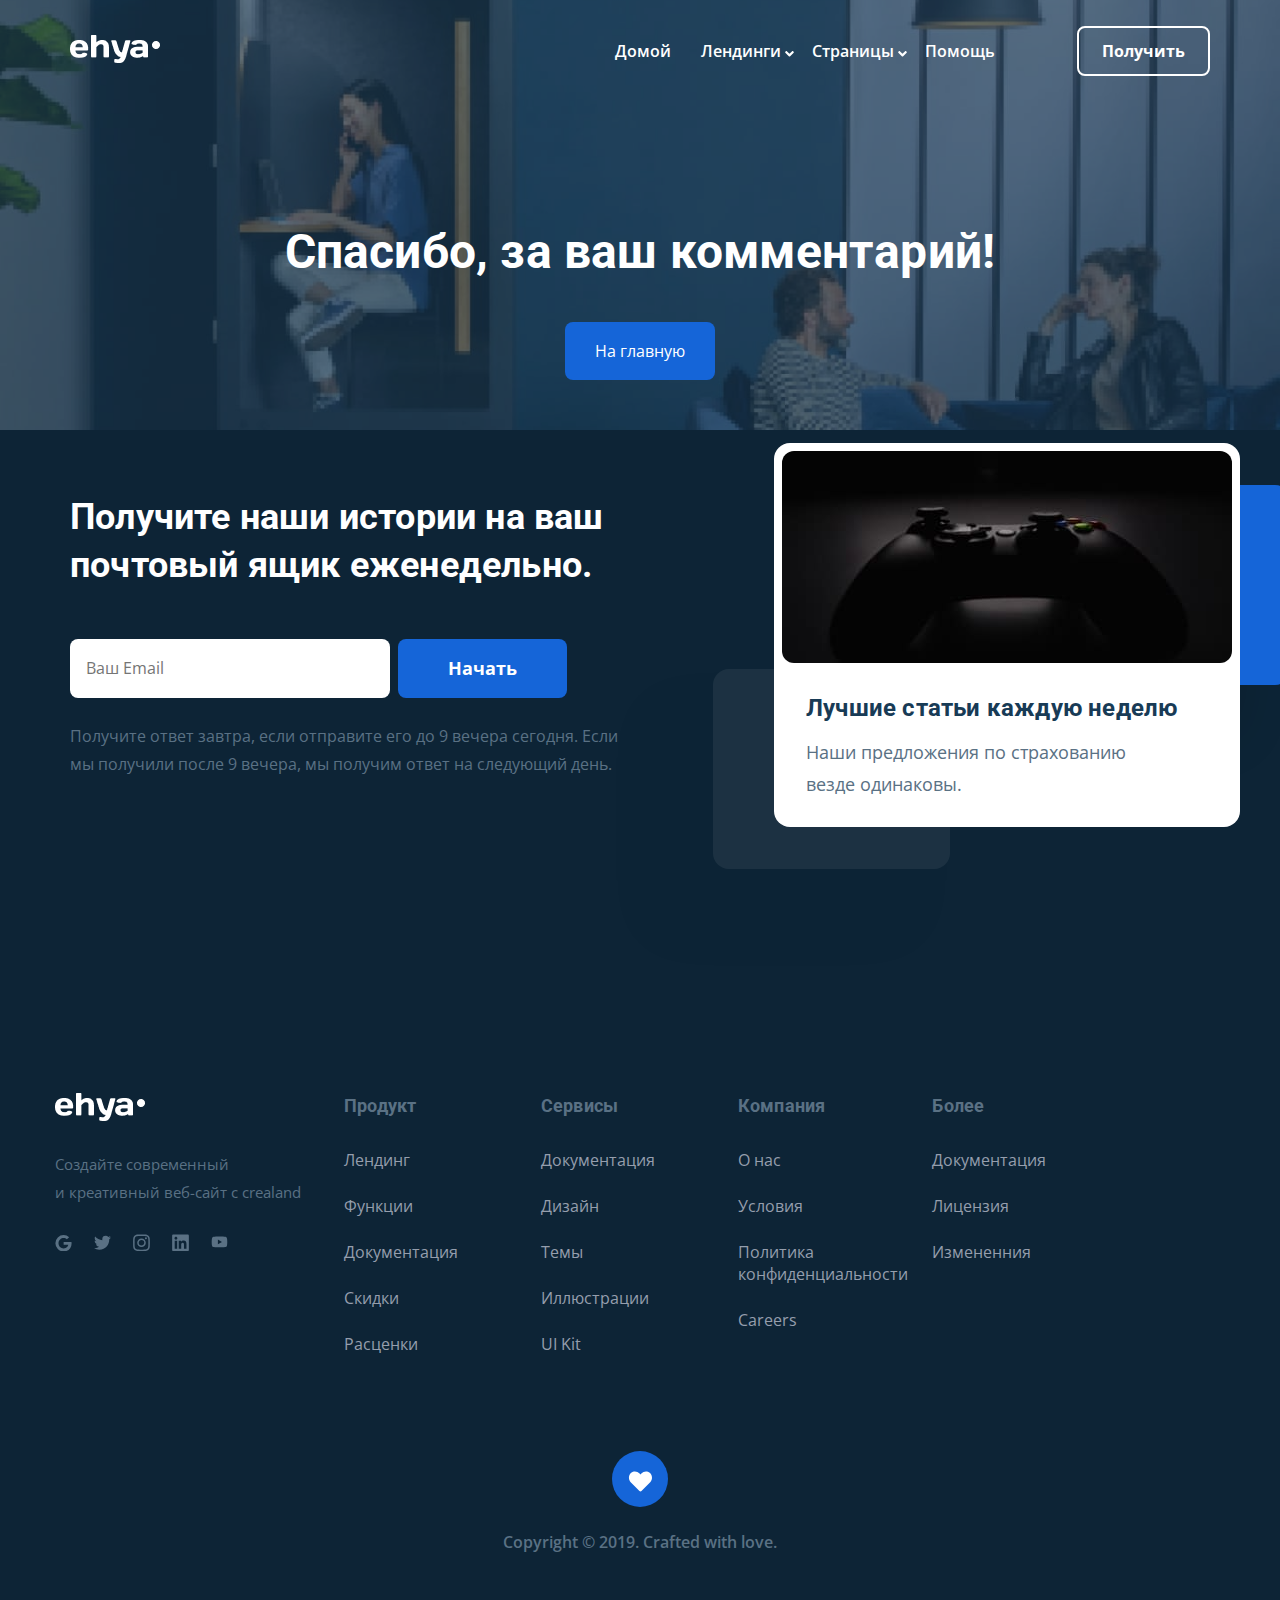
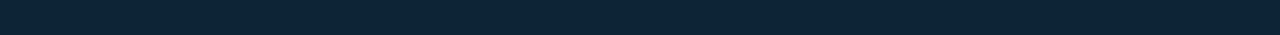
==== comment.html @ 84b0a72f "fixed: to-top button bg images for mobile" ====
<!DOCTYPE html>
<html lang="ru">
  <head>
    <meta charset="UTF-8" />
    <meta http-equiv="X-UA-Compatible" content="IE=edge" />
    <meta name="viewport" content="width=device-width, initial-scale=1.0" />
    <title>Ehya - Блог</title>
    <link rel="shortcut icon" href="img/favicon.ico" type="image/x-icon" />
    <link rel="icon" href="img/favicon.ico" type="image/x-icon" />
    <link rel="preconnect" href="https://fonts.gstatic.com" />
    <link
      href="https://fonts.googleapis.com/css2?family=Open+Sans:ital,wght@0,400;0,600;0,700;1,400&family=Roboto:wght@700&display=swap"
      rel="stylesheet"
    />
    <link rel="stylesheet" href="css/swiper-bundle.min.css" />
    <link rel="stylesheet" href="css/style.css" />
  </head>
  <body>
    <header class="header">
      <div class="header-bg">
        <div class="header-container">
          <div class="header-wrapper header-wrapper--fixed">
            <a href="index.html" class="header__logo header-logo"
              ><img
                src="img/logo.png"
                alt="icon: logo"
                class="header-logo__image"
            /></a>
            <div class="menu header-menu-wrapper menu--mobile--hidden">
              <ul class="header-menu">
                <li class="header-menu__item">
                  <a href="#" class="header-menu__link">Домой</a>
                </li>
                <li data-target="#landing" class="header-menu__item">
                  <a href="#" class="header-menu__link"
                    >Лендинги
                    <svg class="header-menu__icon">
                      <use xlink:href="img/sprite.svg#menuarrow"></use>
                    </svg>
                  </a>
                  <ul id="landing" class="content landing-menu">
                    <li class="landing-menu__item">
                      <a href="#" class="landing-menu__link">Лендинг-1</a>
                    </li>
                    <li class="landing-menu__item">
                      <a href="#" class="landing-menu__link">Лендинг-2</a>
                    </li>
                    <li class="landing-menu__item">
                      <a href="#" class="landing-menu__link">Лендинг-3</a>
                    </li>
                  </ul>
                </li>
                <li data-target="#pages" class="header-menu__item">
                  <a href="#" class="header-menu__link"
                    >Страницы
                    <svg class="header-menu__icon">
                      <use xlink:href="img/sprite.svg#menuarrow"></use>
                    </svg>
                  </a>
                  <ul id="pages" class="content pages-menu">
                    <li class="pages-menu__item">
                      <a href="#" class="pages-menu__link">Страница-1</a>
                    </li>
                    <li class="pages-menu__item">
                      <a href="#" class="pages-menu__link">Страница-2</a>
                    </li>
                    <li class="pages-menu__item">
                      <a href="#" class="pages-menu__link">Страница-3</a>
                    </li>
                  </ul>
                </li>
                <li class="header-menu__item">
                  <a href="#" class="header-menu__link">Помощь</a>
                </li>
              </ul>
              <button data-toggle="modal" class="button header__button">
                Получить
              </button>
            </div>

            <button class="menu-button header__menu-button">
              <span class="menu-button__line"></span>
              <span class="menu-button__line"></span>
              <span class="menu-button__line"></span>
            </button>
          </div>
          <h1 class="header__title">Спасибо, за ваш комментарий!</h1>
          <div class="button-div">
            <a href="index.html" class="button button-index">На главную</a>
          </div>
        </div>
      </div>
    </header>
    <section class="newsletter">
      <div class="newsletter__bg">
        <div class="section-container">
          <div class="newsletter__wrapper">
            <div class="newsletter__bio">
              <h2 class="newsletter__title">
                Получите наши истории на&nbsp;ваш почтовый ящик еженедельно.
              </h2>
              <form
                action="send.php"
                method="POST"
                class="form newsletter__form"
              >
                <input
                  type="email"
                  class="newsletter__input"
                  name="mail"
                  placeholder="Ваш Email"
                  required
                />
                <button class="button newsletter__button" name="btnNew">
                  Начать
                </button>
              </form>
              <p class="newsletter__description">
                Получите ответ завтра, если отправите его до 9 вечера сегодня.
                Если мы получили после 9 вечера, мы получим ответ на следующий
                день.
              </p>
            </div>
            <div class="image-bg">
              <div class="image-wrapper">
                <img
                  src="img/newsletter-img.jpg"
                  alt="image"
                  class="newsletter__image"
                />
                <h3 class="image-wrapper__title">
                  Лучшие статьи каждую неделю
                </h3>
                <p class="image-wrapper__description">
                  Наши предложения по страхованию везде одинаковы.
                </p>
              </div>
            </div>
          </div>
        </div>
      </div>
    </section>
    <footer class="footer">
      <div class="footer-container">
        <div class="footer__wrapper">
          <div class="footer__bio">
            <a href="index.html">
              <img src="img/logo.png" alt="icon: logo" class="footer__logo"
            /></a>
            <p class="footer__description">
              Создайте современный и&nbsp;креативный веб-сайт с&nbsp;crealand
            </p>
            <ul class="footer-social">
              <li class="footer-social__item">
                <a
                  href="https://www.google.ru"
                  target="_blank"
                  rel="nofollow noopener"
                  class="footer-social__link"
                  ><svg class="footer-social__icon">
                    <use xlink:href="img/sprite.svg#google"></use></svg
                ></a>
              </li>
              <li class="footer-social__item">
                <a
                  href="https://twitter.com/?lang=ru"
                  target="_blank"
                  rel="nofollow noopener"
                  class="footer-social__link"
                  ><svg class="footer-social__icon">
                    <use xlink:href="img/sprite.svg#twitter"></use></svg
                ></a>
              </li>
              <li class="footer-social__item">
                <a
                  href="https://www.instagram.com/?hl=ru"
                  target="_blank"
                  rel="nofollow noopener"
                  class="footer-social__link"
                  ><svg class="footer-social__icon">
                    <use xlink:href="img/sprite.svg#instagram"></use></svg
                ></a>
              </li>
              <li class="footer-social__item">
                <a
                  href="https://www.linkedin.com/login"
                  target="_blank"
                  rel="nofollow noopener"
                  class="footer-social__link"
                  ><svg class="footer-social__icon">
                    <use xlink:href="img/sprite.svg#linkedin"></use></svg
                ></a>
              </li>
              <li class="footer-social__item">
                <a
                  href="https://www.youtube.com"
                  target="_blank"
                  rel="nofollow noopener"
                  class="footer-social__link"
                  ><svg class="footer-social__icon">
                    <use xlink:href="img/sprite.svg#youtube"></use></svg
                ></a>
              </li>
            </ul>
          </div>
          <div class="product footer__product">
            <h3 class="footer__title">Продукт</h3>
            <ul class="footer__list">
              <li class="footer__item">
                <a href="#" class="footer__link">Лендинг</a>
              </li>
              <li class="footer__item">
                <a href="#" class="footer__link">Функции</a>
              </li>
              <li class="footer__item">
                <a href="#" class="footer__link">Документация</a>
              </li>
              <li class="footer__item">
                <a href="#" class="footer__link">Скидки</a>
              </li>
              <li class="footer__item">
                <a href="#" class="footer__link">Расценки</a>
              </li>
            </ul>
          </div>
          <div class="service footer__service">
            <h3 class="footer__title">Сервисы</h3>
            <ul class="footer__list">
              <li class="footer__item">
                <a href="#" class="footer__link">Документация</a>
              </li>
              <li class="footer__item">
                <a href="#" class="footer__link">Дизайн</a>
              </li>
              <li class="footer__item">
                <a href="#" class="footer__link">Темы</a>
              </li>
              <li class="footer__item">
                <a href="#" class="footer__link">Иллюстрации</a>
              </li>
              <li class="footer__item">
                <a href="#" class="footer__link">UI Kit</a>
              </li>
            </ul>
          </div>
          <div class="company footer__company">
            <h3 class="footer__title">Компания</h3>
            <ul class="footer__list">
              <li class="footer__item">
                <a href="#" class="footer__link">О нас</a>
              </li>
              <li class="footer__item">
                <a href="#" class="footer__link">Условия</a>
              </li>
              <li class="footer__item">
                <a href="#" class="footer__link"
                  >Политика <br class="footer-br" />конфиденциальности</a
                >
              </li>
              <li class="footer__item">
                <a href="#" class="footer__link">Careers</a>
              </li>
            </ul>
          </div>
          <div class="other footer__other">
            <h3 class="footer__title">Более</h3>
            <ul class="footer__list">
              <li class="footer__item">
                <a href="#" class="footer__link">Документация</a>
              </li>
              <li class="footer__item">
                <a href="#" class="footer__link">Лицензия</a>
              </li>
              <li class="footer__item">
                <a href="#" class="footer__link">Измененния</a>
              </li>
            </ul>
          </div>
        </div>
        <div class="bottom footer__bottom">
          <div class="bottom__image">
            <img src="img/heart.svg" alt="icon: heart" />
          </div>
          <span class="bottom__text">Copyright © 2019. Crafted with love.</span>
        </div>
        <a href="#" class="to-top"
          ><img src="img/icon-up.svg" alt="icon: arrow"
        /></a>
      </div>
    </footer>
    <div class="modal">
      <div class="modal__overlay"></div>
      <div class="modal__dialog">
        <svg class="modal__close">
          <use xlink:href="img/sprite.svg#closebutton"></use>
        </svg>
        <h3 class="modal__title">Отправить запрос</h3>
        <form action="send.php" method="POST" class="form modal__form form">
          <input
            type="text"
            class="input modal__input"
            placeholder="Ваше полное имя*"
            name="name"
            minlength="2"
            required
          />
          <input
            type="tel"
            class="phone input modal__input"
            placeholder="Номер телефона*"
            name="phone"
            minlength="18"
            required
          />
          <input
            type="email"
            class="input modal__input"
            placeholder="Ваш Email*"
            name="email"
            required
          />
          <textarea
            class="modal__message"
            cols="30"
            rows="10"
            placeholder="Сообщение"
            name="message"
          ></textarea>
          <div class="modal__form-wrapper">
            <button class="button modal__button" name="btnMod" type="submit">
              Отправить
            </button>
            <span class="modal__info">* Обязательно</span>
          </div>
        </form>
      </div>
    </div>
    <script src="js/jquery-3.6.0.min.js"></script>
    <script src="js/swiper-bundle.min.js"></script>
    <script src="js/jquery.validate.min.js"></script>
    <script src="js/jquery.mask.min.js"></script>
    <script src="js/main.min.js"></script>
  </body>
</html>
---- css/style.css ----
*{-webkit-box-sizing:border-box;box-sizing:border-box}html{scroll-behavior:smooth}body{font-family:'Open Sans', sans-serif;color:#fff;width:100vw;overflow-x:hidden}.modal-open{overflow:hidden}img{display:inline-block;max-width:100%}h1,h2,h3,h4,h5,h6{font-family:'Roboto', sans-serif;margin:0}p{margin:0}ul{display:inline-block;list-style:none;padding:0;margin:0}a{display:inline-block;text-decoration:none}input{display:-webkit-box;display:-ms-flexbox;display:flex;-webkit-box-orient:vertical;-webkit-box-direction:normal;-ms-flex-direction:column;flex-direction:column;-webkit-box-pack:start;-ms-flex-pack:start;justify-content:start;font-family:'Open Sans', sans-serif;border:none}input:focus{outline:none}button{border:none;padding:0;cursor:pointer}button:focus{outline:none}.button{cursor:pointer;border-radius:8px}.button-div{display:-webkit-box;display:-ms-flexbox;display:flex;-webkit-box-pack:justify;-ms-flex-pack:justify;justify-content:space-between;margin:0 auto}.button-index{padding:20px 30px;background-color:#1565D8;color:#fff;position:relative;max-width:160px;z-index:5px;margin:0 auto;margin-bottom:50px}.header-container,.section-container{width:1140px;margin:0 auto}.section-title{font-size:36px;line-height:48px;letter-spacing:0.2;font-weight:bold;color:#183B56}.section-description{font-size:18px;line-height:32px;color:#5A7184}.section-button{padding:13px 22px;font-size:16px;line-height:22px;font-weight:bold;color:#1565D8;border:2px solid #1565D8;max-height:48px;background-color:#fff}.section-button--desctop{display:inline-block}.section-button--mobile{display:none}.section-button__image{margin-left:11px}.user{display:-webkit-box;display:-ms-flexbox;display:flex;-webkit-box-align:center;-ms-flex-align:center;align-items:center}.user-wrapper{display:-webkit-box;display:-ms-flexbox;display:flex;-webkit-box-pack:justify;-ms-flex-pack:justify;justify-content:space-between;-webkit-box-align:center;-ms-flex-align:center;align-items:center}.user-wrapper--wb{padding:21px 0;border-top:1px solid #E5EAF4;border-bottom:1px solid #E5EAF4;margin-top:36px;margin-bottom:64px}.user__avatar{width:40px;height:40px;-o-object-fit:cover;object-fit:cover;border-radius:50%;margin-right:12px}.user__bio{display:-webkit-box;display:-ms-flexbox;display:flex;-webkit-box-orient:vertical;-webkit-box-direction:normal;-ms-flex-direction:column;flex-direction:column}.user__name{position:relative;font-size:16px;line-height:22px;font-weight:600;margin-bottom:4px;z-index:99}.user__name--head{color:#183B56}.user__verification{display:-webkit-box;display:-ms-flexbox;display:flex;font-size:14px;line-height:19px;font-style:italic;color:#5A7184;-webkit-box-align:center;-ms-flex-align:center;align-items:center}.user__icon{margin-right:8px;width:16px;height:16px}input.invalid{position:relative;color:#1565D8;font-size:12px;line-height:15px}label.invalid{position:absolute;font-size:10px;line-height:12px;color:#1565D8}#mail-error{position:absolute;font-size:10px;line-height:12px;color:#1565D8;bottom:-10px}/*! normalize.css v8.0.1 | MIT License | github.com/necolas/normalize.css */html{line-height:1.15;-webkit-text-size-adjust:100%}body{margin:0}main{display:block}h1{font-size:2em;margin:0.67em 0}hr{-webkit-box-sizing:content-box;box-sizing:content-box;height:0;overflow:visible}pre{font-family:monospace, monospace;font-size:1em}a{background-color:transparent}abbr[title]{border-bottom:none;text-decoration:underline;-webkit-text-decoration:underline dotted;text-decoration:underline dotted}b,strong{font-weight:bolder}code,kbd,samp{font-family:monospace, monospace;font-size:1em}small{font-size:80%}sub,sup{font-size:75%;line-height:0;position:relative;vertical-align:baseline}sub{bottom:-0.25em}sup{top:-0.5em}img{border-style:none}button,input,optgroup,select,textarea{font-family:inherit;font-size:100%;line-height:1.15;margin:0}button,input{overflow:visible}button,select{text-transform:none}button,[type="button"],[type="reset"],[type="submit"]{-webkit-appearance:button}button::-moz-focus-inner,[type="button"]::-moz-focus-inner,[type="reset"]::-moz-focus-inner,[type="submit"]::-moz-focus-inner{border-style:none;padding:0}button:-moz-focusring,[type="button"]:-moz-focusring,[type="reset"]:-moz-focusring,[type="submit"]:-moz-focusring{outline:1px dotted ButtonText}fieldset{padding:0.35em 0.75em 0.625em}legend{-webkit-box-sizing:border-box;box-sizing:border-box;color:inherit;display:table;max-width:100%;padding:0;white-space:normal}progress{vertical-align:baseline}textarea{overflow:auto}[type="checkbox"],[type="radio"]{-webkit-box-sizing:border-box;box-sizing:border-box;padding:0}[type="number"]::-webkit-inner-spin-button,[type="number"]::-webkit-outer-spin-button{height:auto}[type="search"]{-webkit-appearance:textfield;outline-offset:-2px}[type="search"]::-webkit-search-decoration{-webkit-appearance:none}::-webkit-file-upload-button{-webkit-appearance:button;font:inherit}details{display:block}summary{display:list-item}template{display:none}[hidden]{display:none}.header-bg{position:relative;background-image:url(../img/background.jpg);background-repeat:no-repeat;background-position:center;background-size:cover}.header-bg--details{background-image:url(../img/details-bg.jpg);min-height:360px}.header-bg::before{content:'';background:rgba(24,59,86,0.65);position:absolute;width:100%;height:100%;top:0;left:0;right:0;bottom:0}.header-wrapper{padding:26px 0;display:-webkit-box;display:-ms-flexbox;display:flex;-webkit-box-pack:justify;-ms-flex-pack:justify;justify-content:space-between;-webkit-box-align:center;-ms-flex-align:center;align-items:center;margin-bottom:120px}.header-wrapper--details{margin-bottom:105px}.header__logo{z-index:1;-webkit-box-flex:1;-ms-flex-positive:1;flex-grow:1}.header-menu{display:-webkit-box;display:-ms-flexbox;display:flex;-webkit-box-align:center;-ms-flex-align:center;align-items:center}.header-menu-wrapper{display:-webkit-box;display:-ms-flexbox;display:flex;z-index:1}.header-menu__item{font-size:16px;line-height:22px;font-weight:600;margin-right:18px}.header-menu__item:first-child{margin-right:30px}.header-menu__item:last-child{margin-right:0}.header-menu__link{color:#fff}.header-menu__icon{fill:#fff;width:9px;height:7px}.header-menu__button{background-color:transparent;-webkit-transform:translateY(-12.5%);transform:translateY(-12.5%)}.header__button{border:2px solid #fff;color:#fff;padding:12px 23px;background-color:transparent;font-size:16px;line-height:22px;font-weight:bold;margin-left:82px}.header__title{position:relative;display:block;color:#fff;font-size:48px;line-height:60px;letter-spacing:0.2px;text-align:center;margin-bottom:40px;z-index:1}.header__title--details{font-size:48px;line-height:72px;max-width:711px;margin:0 175px 114px 254px}.header__wave{position:relative;width:100%;-o-object-fit:cover;object-fit:cover;z-index:1;min-height:175px}.header-offer-wrapper{margin-top:-5px;background-color:#fff;z-index:1;position:relative;max-height:270px}.header__menu-button{display:none}.search{position:relative;text-align:center;cursor:pointer;margin-bottom:24px}.search-wrapper{position:relative;max-width:760px;margin:auto;z-index:1;margin-bottom:140px}.search__input{padding:16px 110px 18px 52px;background-image:url(../img/search.svg);background-repeat:no-repeat;background-position:center left 20px;border:none;width:100%;border-radius:8px;font-weight:600;font-size:16px;line-height:22px;color:#959EAD}.search__button{position:absolute;background-color:#1565D8;color:#fff;padding:9px 21px;right:8px;top:8px;font-weight:bold;font-size:16px;line-height:22px;cursor:pointer}.pop-tags{display:-webkit-box;display:-ms-flexbox;display:flex;-webkit-box-pack:start;-ms-flex-pack:start;justify-content:start;-webkit-box-align:center;-ms-flex-align:center;align-items:center}.pop-tags__name{margin-right:15px;font-size:16px;line-height:22px;font-weight:600}.pop-tags__item{padding:5px 17px;margin-right:20px;border:1px solid #fff;border-radius:4px;cursor:pointer}.pop-tags__link{font-size:14px;line-height:20px;color:#fff}.offer{display:-webkit-box;display:-ms-flexbox;display:flex;-webkit-box-pack:center;-ms-flex-pack:center;justify-content:center;position:relative;z-index:10;border-radius:16px;border:1px solid #E5EAF4;-webkit-box-shadow:0px 10px 35px rgba(0,0,0,0.03);box-shadow:0px 10px 35px rgba(0,0,0,0.03);overflow:hidden;max-height:380px;max-width:1140px;margin:0 auto}.offer__link{position:absolute;left:0;bottom:0;right:0;top:0;z-index:11;background-color:transparent}.offer--head{-webkit-transform:translateY(-55%);transform:translateY(-55%)}.offer__image{width:100%;height:100%}.offer__image-wrapper{min-width:570px}.offer__text{padding:32px 48px 32px 32px;background-color:#fff;width:570px}.offer__label{display:inline-block;padding:6px 14px;background-color:rgba(54,179,126,0.1);color:#36B37E;border-radius:2000px;font-weight:600;font-size:14px;line-height:20px;margin-bottom:16px}.offer__title{font-weight:bold;font-size:31px;line-height:48px;letter-spacing:0.2px;color:#183B56;margin-bottom:20px}.offer__description{font-size:18px;line-height:32px;color:#5A7184;margin-bottom:43px}.offer__date{text-transform:uppercase;font-size:16px;line-height:22px;font-weight:600;color:#5A7184}.content{display:none;position:absolute;font-size:16px;line-height:22px;font-weight:600;padding-top:5px}.content--active{display:block}.landing-menu__link,.pages-menu__link{color:inherit;padding:5px}.offer-card{padding:32px 48px 42px;display:-webkit-box;display:-ms-flexbox;display:flex;-webkit-box-orient:vertical;-webkit-box-direction:normal;-ms-flex-direction:column;flex-direction:column;-webkit-box-pack:end;-ms-flex-pack:end;justify-content:flex-end;position:relative;width:555px;height:600px;border-radius:16px;overflow:hidden;-webkit-filter:drop-shadow(0px 20px 50px rgba(15,24,44,0.15));filter:drop-shadow(0px 20px 50px rgba(15,24,44,0.15))}.offer-card__link{position:absolute;left:0;bottom:0;right:0;top:0;z-index:11;background-color:transparent}.offer-card__image{position:absolute;left:0;top:0;right:0;bottom:0;z-index:-2;width:100%;height:100%;-o-object-fit:cover;object-fit:cover}.offer-card__label{position:absolute;left:32px;top:32px;display:inline-block;padding:5px 14px;background-color:#fff;color:#36B37E;border-radius:2000px;text-transform:uppercase;font-weight:600;font-size:16px;line-height:22px;width:153px;text-align:center}.offer-card__title{display:inline-block;font-size:36px;line-height:48px;font-weight:bold}.offer-card__title--bm{margin-bottom:76px}.offer-card__title--sm{margin-bottom:36px}.future-card{padding:40px 32px;position:relative;display:-webkit-box;display:-ms-flexbox;display:flex;-webkit-box-orient:vertical;-webkit-box-direction:normal;-ms-flex-direction:column;flex-direction:column;-webkit-box-pack:end;-ms-flex-pack:end;justify-content:flex-end;width:360px;height:500px;border-radius:16px;overflow:hidden;-webkit-filter:drop-shadow(0px 20px 50px rgba(15,24,44,0.15));filter:drop-shadow(0px 20px 50px rgba(15,24,44,0.15))}.future-card__link{position:absolute;left:0;bottom:0;right:0;top:0;z-index:11;background-color:transparent}.future-card__image{position:absolute;left:0;top:0;right:0;bottom:0;z-index:-2;width:100%;height:100%;-o-object-fit:cover;object-fit:cover}.future-card__title{font-size:28px;line-height:36px;letter-spacing:0.2;margin-bottom:12px}.future-card__description{font-size:18px;line-height:25px;margin-bottom:21px;max-height:75px;overflow-y:auto}.pop-art{padding-bottom:96px}.pop-art__wrapper{display:-webkit-box;display:-ms-flexbox;display:flex;-webkit-box-pack:justify;-ms-flex-pack:justify;justify-content:space-between;-webkit-box-align:center;-ms-flex-align:center;align-items:center;margin-bottom:45px}.pop-art__bio{max-width:668px}.pop-art__title{margin-bottom:16px}.pop-art__button{-ms-flex-item-align:end;align-self:flex-end;margin-bottom:16px}.pop-art-cards{display:-webkit-box;display:-ms-flexbox;display:flex;-webkit-box-pack:justify;-ms-flex-pack:justify;justify-content:space-between}.pop-art__card:before{content:'';position:absolute;left:0;right:0;top:0;bottom:0;z-index:-1;background:-webkit-gradient(linear, left top, left bottom, from(rgba(24,59,86,0.0001)), color-stop(45.38%, rgba(22,49,70,0.453847)), to(#152532));background:linear-gradient(180deg, rgba(24,59,86,0.0001) 0%, rgba(22,49,70,0.453847) 45.38%, #152532 100%)}.pop-art__date{color:#959EAD}.user__name--pop{color:#fff}.last-art{padding-bottom:96px}.last-art__wrapper{display:-webkit-box;display:-ms-flexbox;display:flex;-webkit-box-pack:justify;-ms-flex-pack:justify;justify-content:space-between;-webkit-box-align:center;-ms-flex-align:center;align-items:center;margin-bottom:45px}.last-art__bio{max-width:390px}.last-art__title{margin-bottom:16px}.last-art__button{-ms-flex-item-align:end;align-self:flex-end;margin-right:13px}.last-art-cards{display:-webkit-box;display:-ms-flexbox;display:flex;-webkit-box-pack:justify;-ms-flex-pack:justify;justify-content:space-between}.last-art__card:before{content:'';position:absolute;left:0;right:0;top:0;bottom:0;z-index:-1;background:-webkit-gradient(linear, left top, left bottom, from(rgba(24,59,86,0.0001)), to(#152532));background:linear-gradient(180deg, rgba(24,59,86,0.0001) 0%, #152532 100%)}.example{padding-bottom:100px}.example__wrapper{display:-webkit-box;display:-ms-flexbox;display:flex;-webkit-box-pack:justify;-ms-flex-pack:justify;justify-content:space-between;margin-bottom:45px}.example__button{-ms-flex-item-align:end;align-self:flex-end}.example__title{margin-bottom:16px}.example__slider-container{max-width:1194px}.example__slider-wrapper{max-width:1140px}.example__slider-slide{position:relative;width:100%;height:100%}.example__slider-button{position:absolute;top:50%;-webkit-transform:translateY(-50%);transform:translateY(-50%);z-index:99;width:54px;height:56px;background-color:#1565D8;border-radius:50%;background-repeat:no-repeat;background-position:center}.example__slider-button--next{background-image:url(../img/next-arrow.svg);right:0}.example__slider-button--prev{background-image:url(../img/prev-arrow.svg);left:0}.example__offer{position:relative}.all-art{padding-bottom:40px}.all-art__wrapper{margin-bottom:45px}.all-art__bio{max-width:700px}.all-art__title{margin-bottom:16px}.all-art-cards{display:-webkit-box;display:-ms-flexbox;display:flex;-webkit-box-pack:justify;-ms-flex-pack:justify;justify-content:space-between;-ms-flex-wrap:wrap;flex-wrap:wrap}.all-art__card{-webkit-filter:drop-shadow(0px 20px 50px rgba(15,24,44,0.15));filter:drop-shadow(0px 20px 50px rgba(15,24,44,0.15))}.all-art__card:before{content:'';position:absolute;left:0;right:0;top:0;bottom:0;z-index:-1;background:-webkit-gradient(linear, left top, left bottom, from(rgba(24,59,86,0.0001)), color-stop(45.38%, rgba(22,49,70,0.453847)), to(#152532));background:linear-gradient(180deg, rgba(24,59,86,0.0001) 0%, rgba(22,49,70,0.453847) 45.38%, #152532 100%)}.all-art__card--top{margin-bottom:30px}.all-art__card--bot{margin-bottom:48px}.all-art__card--bot--hidden{display:none}.all-art__button-wrapper{display:-webkit-box;display:-ms-flexbox;display:flex;-webkit-box-pack:center;-ms-flex-pack:center;justify-content:center}.newsletter-wave{width:100%;-o-object-fit:cover;object-fit:cover}.newsletter__bg{padding-bottom:96px;background-color:#0D2436;margin-top:-5px}.newsletter__wrapper{display:-webkit-box;display:-ms-flexbox;display:flex;-webkit-box-pack:justify;-ms-flex-pack:justify;justify-content:space-between;-webkit-box-align:center;-ms-flex-align:center;align-items:center;padding-top:18px}.newsletter__bio{max-width:555px}.newsletter__bio--details{max-width:570px;padding-top:15px;padding-left:10px}.newsletter__title{font-size:36px;line-height:48px;letter-spacing:0.2px;margin-bottom:50px}.newsletter__title--details{margin-bottom:47px}.newsletter__form{position:relative;margin-bottom:24px;display:-webkit-box;display:-ms-flexbox;display:flex}.newsletter__form--details{margin-bottom:20px}.newsletter__input{width:320px;padding:17px 16px;border-radius:8px;margin-right:8px;font-size:16px;line-height:22px}.newsletter__button{background-color:#1565D8;color:#fff;padding:17px 50px;font-weight:bold;font-size:18px;line-height:25px}.newsletter__description{font-size:16px;line-height:28px;color:#5A7184}.newsletter__image{border-radius:12px;width:450px;height:212px;margin-bottom:25px}.image-bg{position:relative}.image-bg::before{content:'';position:absolute;display:inline-block;width:237px;height:200px;top:42px;right:-81px;background-color:#1565D8;border-radius:16px;-webkit-box-shadow:-50px 50px 50px rgba(0,0,0,0.15);box-shadow:-50px 50px 50px rgba(0,0,0,0.15);z-index:1}.image-bg::after{content:'';display:inline-block;position:absolute;width:237px;height:200px;bottom:-42px;left:-31px;background-color:#fff;opacity:0.06;border-radius:16px;-webkit-box-shadow:-50px 50px 50px rgba(0,0,0,0.15);box-shadow:-50px 50px 50px rgba(0,0,0,0.15);z-index:1}.image-bg--details::before{content:'';position:absolute;display:inline-block;width:237px;height:200px;right:-91px;top:44px;background-color:#1565D8;border-radius:16px;-webkit-box-shadow:-50px 50px 50px rgba(0,0,0,0.15);box-shadow:-50px 50px 50px rgba(0,0,0,0.15);z-index:1}.image-bg--details::after{content:'';display:inline-block;position:absolute;width:237px;height:200px;bottom:-46px;left:-21px;background-color:#fff;opacity:0.06;border-radius:16px;-webkit-box-shadow:-50px 50px 50px rgba(0,0,0,0.15);box-shadow:-50px 50px 50px rgba(0,0,0,0.15);z-index:1}.image-wrapper{position:relative;right:-30px;background-color:#fff;padding:8px 8px 27px;border-radius:16px;background-repeat:no-repeat;z-index:10}.image-wrapper--details{right:-39px}.image-wrapper__title{font-size:24px;line-height:32px;letter-spacing:0.2px;color:#183B56;margin-left:24px;margin-bottom:12px}.image-wrapper__description{font-size:18px;line-height:32px;color:#5A7184;max-width:330px;margin-left:24px}.footer{background-color:#0D2436;padding-top:170px;padding-bottom:82px}.footer--details{padding-top:165px}.footer-container{max-width:1170px;margin:0 auto}.footer__wrapper{display:-ms-grid;display:grid;-ms-grid-columns:1.35fr 0.92fr 0.92fr 0.91fr 1.25fr;grid-template-columns:1.35fr 0.92fr 0.92fr 0.91fr 1.25fr;max-width:1145px;margin-bottom:72px}.footer__wrapper--details{position:relative;left:65px}.footer__bio{max-width:253px}.footer__logo{margin-bottom:26px}.footer__description{font-size:15px;line-height:28px;color:#5A7184;margin-bottom:28px}.footer__title{color:#5A7184;margin-bottom:31px;font-size:18px;line-height:25px;letter-spacing:0.2px}.footer__link{color:#959EAD;font-size:16px;line-height:22px;margin-bottom:24px}.footer-social{display:-webkit-box;display:-ms-flexbox;display:flex}.footer-social__icon{fill:#5A7184;width:17px;height:17px;margin-right:22px}.footer__bottom{margin:0 auto;max-width:280px;text-align:center}.bottom{display:-webkit-box;display:-ms-flexbox;display:flex;-webkit-box-orient:vertical;-webkit-box-direction:normal;-ms-flex-direction:column;flex-direction:column;-webkit-box-align:center;-ms-flex-align:center;align-items:center}.bottom--details{max-width:100%}.bottom__image{width:56px;height:56px;border-radius:50%;background-color:#1565D8;padding:20px 16px 16px;margin-bottom:24px}.bottom__image--details{margin-left:9%}.bottom__text{color:#5A7184;font-weight:600;font-size:16px;line-height:22px}.bottom__text--details{margin-left:9%}.to-top{display:none;position:fixed;padding:19px;right:20px;bottom:20px;width:56px;height:56px;border-radius:50%;background-color:#1565D8;-webkit-filter:drop-shadow(0px 20px 50px rgba(15,24,44,0.15));filter:drop-shadow(0px 20px 50px rgba(15,24,44,0.15));z-index:100;text-align:center}.to-top--active{display:block}.offer-detail__wrapper{position:relative;padding-top:15px;margin-top:-18px;z-index:1;background-color:#fff}.offer-detail__container{position:relative;max-width:804px;margin:0 auto}.text{padding:0 19px 0 35px}.text__info{display:inline-block;color:#5A7184;margin-bottom:20px;font-size:20px;line-height:32px}.text-br{display:none}.text-image{text-align:center;margin-top:40px;margin-bottom:20px}.text-image__img{-o-object-fit:cover;object-fit:cover;border-radius:16px;margin-bottom:10px}.text-image__description{color:#5A7184;font-size:14px;line-height:20px}.text__title-big{font-size:36px;line-height:48px;letter-spacing:0.2px;color:#183B56}.text__title-small{font-size:24px;line-height:32px;letter-spacing:0.2px;color:#183B56;margin-bottom:4px}.text__title-small--mb-1{margin-bottom:16px}.text__description{font-size:16px;line-height:26px;color:#5A7184;margin-bottom:15px}.text__description--mb-1{margin-bottom:12px}.text__description--mb-10{margin-bottom:104px}.text__description--lh-2{line-height:28px}.text__date{font-weight:600;font-size:14px;line-height:20px;color:#5A7184;text-transform:uppercase}.text-slider{margin-bottom:20px}.text-slider-slide{padding:0 27px;position:relative;width:100%;height:100%;border-radius:16px;overflow:hidden}.text-slider-button{position:absolute;top:50%;-webkit-transform:translateY(-50%);transform:translateY(-50%);z-index:99;width:54px;height:56px;background-color:#1565D8;border-radius:50%;background-repeat:no-repeat;background-position:center}.text-slider-button--next{background-image:url(../img/next-arrow.svg);right:0}.text-slider-button--prev{background-image:url(../img/prev-arrow.svg);left:0}.text-slider__img{-o-object-fit:cover;object-fit:cover;border-radius:16px;margin-bottom:10px}.text__collage{margin-top:28px;margin-bottom:48px}.text__comments{margin-top:24px}.quote{padding:60px 64px 0;display:-webkit-box;display:-ms-flexbox;display:flex;-webkit-box-orient:vertical;-webkit-box-direction:normal;-ms-flex-direction:column;flex-direction:column;text-align:center;-webkit-box-align:center;-ms-flex-align:center;align-items:center;border-radius:16px;background-color:#1565D8;max-height:570px;max-width:750px;background-image:url(../img/oval.svg);background-repeat:no-repeat;background-position:right top;margin:28px auto 116px}.quote__image{margin-bottom:32px}.quote__text{font-family:'Roboto', sans-serif;font-size:36px;line-height:60px;margin-bottom:16px}.quote__author{font-size:18px;line-height:25px}.quote__avatar{position:relative;-webkit-transform:translateY(14%);transform:translateY(14%);border-radius:8px}.collage{text-align:center}.collage__images{display:-ms-grid;display:grid;-ms-grid-columns:(360px)[2];grid-template-columns:repeat(2, 360px);-ms-grid-rows:(225px)[2];grid-template-rows:repeat(2, 225px);grid-gap:30px;margin-bottom:12px}.collage__image{border-radius:16px;-o-object-fit:cover;object-fit:cover;overflow:hidden}.collage__image--big{-ms-grid-row:1;-ms-grid-row-span:2;grid-row:1 / 3;-ms-grid-column:1;-ms-grid-column-span:1;grid-column:1 / 2}.collage__img{-o-object-fit:cover;object-fit:cover;width:100%;height:100%}.collage__description{color:#5A7184;text-align:center;font-size:14px;line-height:20px}.comment{display:-webkit-box;display:-ms-flexbox;display:flex;-webkit-box-pack:justify;-ms-flex-pack:justify;justify-content:space-between;margin-bottom:24px}.comment-user{display:-webkit-box;display:-ms-flexbox;display:flex}.comment-user__avatar{width:40px;height:40px;border-radius:50%;-o-object-fit:cover;object-fit:cover;margin-right:12px}.comment-user__bio{display:-webkit-box;display:-ms-flexbox;display:flex;-webkit-box-orient:vertical;-webkit-box-direction:normal;-ms-flex-direction:column;flex-direction:column}.comment-user__name{font-weight:600;font-size:16px;line-height:22px;color:#183B56}.comment-user__date{font-weight:600;font-size:14px;line-height:20px;color:#5A7184}.comment__wrapper{padding:20px;background-color:rgba(179,186,197,0.15);max-width:555px;border-radius:0 16px 16px}.comment__text{font-size:16px;line-height:28px;color:#5A7184}.comment-form{position:relative;margin-top:32px;margin-bottom:88px}.comment-input{border:1px solid #E5EAF4;border-radius:8px;padding:21px 170px 21px 72px;width:100%;font-weight:600;font-size:16px;line-height:22px;color:#959EAD}.comment-button{padding:9px 2.5px;background-color:#1565D8;border-radius:8px;font-weight:bold;font-size:16px;line-height:22px;position:absolute;right:12px;top:12px;color:#fff}.form-image{position:absolute;border-radius:50%;width:40px;height:40px;left:12px;top:12px}.list{display:-webkit-box;display:-ms-flexbox;display:flex;-webkit-box-orient:vertical;-webkit-box-direction:normal;-ms-flex-direction:column;flex-direction:column;-webkit-box-align:center;-ms-flex-align:center;align-items:center;width:45px;position:absolute;left:-159px}.list__title{font-weight:600;font-size:16px;line-height:22px;color:#5A7184;margin-bottom:30px}.list__link{margin-bottom:25px}.list__icon{fill:#5A7184;height:21px;width:18px}.modal{position:relative}.modal__close{position:absolute;fill:#fff;width:16px;height:16px;right:20px;top:20px;cursor:pointer}.modal__form{margin-bottom:33px}.modal__form-wrapper{width:100%;display:-webkit-box;display:-ms-flexbox;display:flex;-webkit-box-pack:justify;-ms-flex-pack:justify;justify-content:space-between;-webkit-box-align:center;-ms-flex-align:center;align-items:center}.modal__overlay{visibility:hidden;position:fixed;left:0;right:0;bottom:0;top:0;background-color:rgba(16,137,207,0.219);z-index:100;-webkit-transition:opacity 0.2s;transition:opacity 0.2s}.modal__overlay--active{visibility:visible}.modal__dialog{visibility:hidden;position:fixed;padding:33px 88px 0;max-width:478px;max-height:90%;top:50%;left:50%;-webkit-transform:translate(-50%, -50%);transform:translate(-50%, -50%);background-color:#183B56;color:#fff;border-radius:16px;z-index:101;-webkit-transition:opacity 0.2s;transition:opacity 0.2s;overflow-y:auto}.modal__dialog--active{visibility:visible}.modal__title{font-size:20px;line-height:24px;font-weight:bold;margin-bottom:15px;text-align:center}.modal__input{background-color:#fff;border-radius:8px;border:none;width:100%;min-width:302px;height:50px;padding:0 23px;font-size:14px;line-height:20px;margin-top:15px;outline:none;color:#959EAD}.modal__input:first-child{margin-top:0}.modal__message{background-color:#fff;color:#959EAD;width:100%;min-width:302px;border-radius:8px;padding:18px 23px;border:none;margin-bottom:15px;margin-top:15px;resize:none;height:123px;font-size:14px;line-height:20px;outline:none;overflow-y:auto}.modal__button{font-size:16px;line-height:22px;font-weight:bold;min-width:160px;min-height:50px;background-color:#1565D8;border-radius:8px;color:#fff}.modal__info{font-size:14px;line-height:20px;font-weight:bold}@media (max-width: 1200px){.header-container,.section-container,.footer-container{max-width:960px}.header__title--details{margin:0 auto}.offer{max-width:960px}.offer__image-wrapper{min-width:480px}.offer__text{padding:22px 38px 22px 22px;width:480px}.offer__title{font-size:28px;line-height:42px;margin-bottom:15px}.offer__description{font-size:16px;line-height:28px;margin-bottom:35px}.offer-card{width:465px;height:503px}.offer-card__title--bm{margin-bottom:36px}.future-card{padding:35px 20px;width:300px;height:417px}.future-card__br{display:none}.example__slider-container{max-width:980px}.example__slider-wrapper{max-width:960px}.newsletter__title{font-size:32px;line-height:40px}.newsletter__description{font-size:14px;line-height:24px}.image-bg::after{display:none}.image-bg::before{display:none}.image-wrapper{right:-10px}.image-wrapper__title{font-size:22px;line-height:28px}.image-wrapper__description{font-size:16px;line-height:28px}.footer__wrapper{-ms-grid-columns:1.2fr 0.8fr 1fr 1fr 1fr;grid-template-columns:1.2fr 0.8fr 1fr 1fr 1fr}.list{left:-80px}}@media (min-width: 992px){a:hover{color:#1565D8}svg:hover{fill:#1565D8}button:hover{background-color:#30d5c8}.button:hover{background-color:#30d5c8}.to-top:hover{background-color:#30d5c8}}@media (max-width: 992px){br{display:none}.header-container,.section-container,.footer-container{max-width:700px}.section-title{font-size:32px;line-height:44px}.section-description{font-size:16px;line-height:30px}.header__button{margin-left:40px}.header-offer-wrapper{max-height:200px}.header__title--details{font-size:42px;line-height:66px}.offer{max-height:288px;max-width:700px}.offer__image-wrapper{min-width:100px;max-width:350px}.offer__text{padding:20px;width:350px}.offer__label{margin-bottom:10px}.offer__title{font-size:20px;line-height:24px;margin-bottom:10px}.offer__description{font-size:14px;line-height:24px;margin-bottom:20px}.offer__date{font-size:14px;line-height:24px}.pop-art__wrapper{margin-bottom:30px}.pop-art__bio{max-width:450px}.pop-art__button{-ms-flex-item-align:center;-ms-grid-row-align:center;align-self:center}.pop-art__title{margin-bottom:12px}.offer-card{padding:20px 36px 30px;width:340px;height:368px}.offer-card__label{padding:4px 12px;width:140px;left:20px;top:20px;font-size:14px;line-height:20px}.offer-card__title{font-size:26px;line-height:36px}.last-art-cards{-webkit-box-orient:vertical;-webkit-box-direction:normal;-ms-flex-direction:column;flex-direction:column}.last-art__card{margin-bottom:30px}.future-card{width:100%;height:500px}.example__slider-container{max-width:754px}.example__slider-wrapper{max-width:700px}.all-art__card--top{margin-bottom:20px}.all-art__card--bot{padding:20px 36px 30px;margin-bottom:20px;width:340px;height:368px}.all-art__card--bot--hidden{display:-webkit-box;display:-ms-flexbox;display:flex}.newsletter__wrapper{-webkit-box-pack:center;-ms-flex-pack:center;justify-content:center}.newsletter__bio{max-width:100%}.image-bg{display:none}.footer{padding-top:80px;padding-bottom:42px}.footer__wrapper{-ms-grid-columns:1.5fr (1fr)[2];grid-template-columns:1.5fr repeat(2, 1fr);row-gap:30px;-webkit-column-gap:10px;column-gap:10px;margin-bottom:0}.bottom{display:none}.offer-detail__container{max-width:700px}.text-slider-container{max-width:700px}.quote{max-width:646px}.quote__text{font-size:30px;line-height:58px}.collage__images{-ms-grid-columns:(313px)[2];grid-template-columns:repeat(2, 313px);-ms-grid-rows:(200px)[2];grid-template-rows:repeat(2, 200px);grid-gap:20px}.comment__wrapper{max-width:500px}.list{-webkit-box-orient:horizontal;-webkit-box-direction:normal;-ms-flex-direction:row;flex-direction:row;-webkit-box-align:baseline;-ms-flex-align:baseline;align-items:baseline;left:35px;bottom:580px}.list__title{margin-bottom:0;margin-right:25px}.list__social{display:-webkit-box;display:-ms-flexbox;display:flex}.list__item{margin-bottom:0;margin-right:25px}.user-wrapper--wb{margin-top:128px}}@media (max-width: 767px){.header-container{max-width:85.5%}.section-container,.footer-container{max-width:90%}.header-wrapper{padding:20px 0}.header__wave{display:none}.header-offer-wrapper{max-height:150px}.header-menu{-webkit-box-orient:vertical;-webkit-box-direction:normal;-ms-flex-direction:column;flex-direction:column;-webkit-box-pack:center;-ms-flex-pack:center;justify-content:center}.header-menu__item{position:relative;margin-right:0;margin-bottom:10px}.header-menu__item:first-child{margin-right:0;margin-top:30px}.header-menu-wrapper{position:fixed;padding:10px;top:55px;left:2%;right:2%;-webkit-box-orient:vertical;-webkit-box-direction:normal;-ms-flex-direction:column;flex-direction:column;-webkit-box-pack:center;-ms-flex-pack:center;justify-content:center;background-color:#183B56;border-radius:16px;max-height:210px;overflow-y:auto;z-index:99}.header__button{padding:7px 10px;max-width:110px;-ms-flex-item-align:center;-ms-grid-row-align:center;align-self:center;margin-left:0;margin-bottom:30px}.header__title{font-size:32px;line-height:40px;margin-bottom:30px}.header__title--details{padding-bottom:59px}.content{position:relative;margin-top:5px}.pages-menu__item{margin-bottom:5px}.offer{max-width:90%}.offer--head{-webkit-transform:translateY(-65%);transform:translateY(-65%)}.offer__image-wrapper{max-width:50%}.offer__text{padding:24px 20px}.offer__label{padding:2px 14px;margin-bottom:8px}.offer__title{margin-bottom:0}.offer__description{margin-bottom:24px}.user__avatar{width:36px;height:36px}.user__name{font-size:14px;line-height:20px;margin-bottom:2px}.user__verification{font-size:12px;line-height:16px}.menu-button{padding:0;display:-webkit-box;display:-ms-flexbox;display:flex;width:22px;height:18px;-webkit-box-align:center;-ms-flex-align:center;align-items:center;-webkit-box-pack:justify;-ms-flex-pack:justify;justify-content:space-between;-webkit-box-orient:vertical;-webkit-box-direction:normal;-ms-flex-direction:column;flex-direction:column;border:none;background-color:transparent;cursor:pointer;z-index:5}.menu-button__line{width:22px;height:2.2px;background-color:#fff;border-radius:10px;margin-bottom:5.5px}.menu-button__line:last-child{margin-bottom:0}.menu--mobile--hidden{display:none}.menu--mobile--visible{display:-webkit-box;display:-ms-flexbox;display:flex}.pop-tags{-ms-flex-wrap:wrap;flex-wrap:wrap}.pop-tags__name{margin-bottom:77px}.pop-tags__item{margin-bottom:77px}.modal__dialog{padding:33px 55px 0}.modal__form{margin-bottom:33px}.pop-art__wrapper{-webkit-box-orient:vertical;-webkit-box-direction:normal;-ms-flex-direction:column;flex-direction:column;-webkit-box-align:start;-ms-flex-align:start;align-items:start;margin-bottom:20px}.pop-art__bio{max-width:100%;margin-bottom:12px}.pop-art__title{margin-bottom:6px}.pop-art__button{-ms-flex-item-align:start;-ms-grid-row-align:start;align-self:start;margin-bottom:0}.offer-card{padding:20px;width:48%;height:290px}.offer-card__title{font-size:20px;line-height:24px}.offer-card__title--bm{margin-bottom:60px}.last-art__wrapper{-webkit-box-orient:vertical;-webkit-box-direction:normal;-ms-flex-direction:column;flex-direction:column;-webkit-box-align:start;-ms-flex-align:start;align-items:start;margin-bottom:20px}.last-art__bio{max-width:100%}.last-art__title{margin-bottom:6px}.last-art__button{margin:0;-ms-flex-item-align:start;-ms-grid-row-align:start;align-self:start}.example__slider-container{max-width:97%}.example__slider-wrapper{max-width:90%}.all-art__card--bot{padding:20px;width:48%;height:290px}.newsletter-wave{display:none}.footer-br{display:inline}.footer__wrapper--details{left:0}.offer-detail__container{max-width:100%}.text{padding:0 5%}.text-slider-container{max-width:97%}.text__title-big{font-size:30px;line-height:40px}.text__description--mb-10{margin-bottom:50px}.collage__images{-ms-grid-columns:(1fr)[2];grid-template-columns:repeat(2, 1fr);-ms-grid-rows:(1fr)[2];grid-template-rows:repeat(2, 1fr);grid-gap:20px}.quote{max-width:90%}.quote__text{font-size:28px;line-height:50px}.quote__avatar{-webkit-transform:translateY(45%);transform:translateY(45%)}.comment{-webkit-box-orient:vertical;-webkit-box-direction:normal;-ms-flex-direction:column;flex-direction:column}.comment-user{margin-bottom:16px}.comment__wrapper{max-width:100%}.list{bottom:660px}.to-top{width:40px;height:40px;padding:12px}}@media (max-width: 680px){.pop-tags__name{margin-bottom:11px}.pop-tags__item{margin-bottom:11px}.pop-tags__item:last-child{margin-bottom:77px}.list{bottom:700px}}@media (max-width: 663px){.quote__avatar{-webkit-transform:translateY(15%);transform:translateY(15%)}}@media (max-width: 640px){.pop-art-cards{-webkit-box-orient:vertical;-webkit-box-direction:normal;-ms-flex-direction:column;flex-direction:column;-webkit-box-pack:justify;-ms-flex-pack:justify;justify-content:space-between;height:1288px}.pop-art__button{-ms-flex-item-align:center;-ms-grid-row-align:center;align-self:center}.offer-card{padding:32px 48px 42px;width:100%;height:600px}.offer-card__label{left:32px;top:32px;padding:5px 14px;font-size:16px;line-height:22px;width:153px}.offer-card__title{font-size:36px;line-height:48px}.offer-card__title--bm{margin-bottom:76px}.offer-card__title--sm{margin-bottom:36px}.last-art__button{-ms-flex-item-align:center;-ms-grid-row-align:center;align-self:center}.example__slider-container{margin-bottom:27px}.example__button-wrapper{display:-webkit-box;display:-ms-flexbox;display:flex;-webkit-box-pack:center;-ms-flex-pack:center;justify-content:center}.section-button--desctop{display:none}.section-button--mobile{display:inline-block}.all-art__card--bot{padding:32px 48px 42px;width:100%;height:600px}}@media (max-width: 625px){.header-offer-wrapper{max-height:320px}.offer{-webkit-box-orient:vertical;-webkit-box-direction:normal;-ms-flex-direction:column;flex-direction:column;max-height:448px}.offer--head{-webkit-transform:translateY(-40%);transform:translateY(-40%)}.offer__image-wrapper{min-height:210px;min-width:100%}.offer__text{width:100%}.example__slider-button{width:39px;height:40px;top:47%}.example__slider-button--next{background-size:13px 16px}.example__slider-button--prev{background-size:13px 16px}}@media (max-width: 576px){.pop-tags__item:last-child{margin-bottom:77px}.pop-art-cards{height:1153px}.offer-card{height:532px}.modal__form-wrapper{display:-ms-grid;display:grid;grid-gap:15px}.modal__input{min-width:250px}.modal__message{min-width:250px}.modal__button{width:250px}.modal__info{-ms-grid-row:1;-ms-grid-row-span:1;grid-row:1 / 2}.newsletter__bg{padding-bottom:40px}.newsletter__title{font-size:28px;line-height:38px;margin-bottom:30px}.text-slider-button{width:39px;height:40px}.quote{margin-bottom:86px}.quote__text{font-size:23px;line-height:30px;letter-spacing:1px}.quote__author{font-size:16px;line-height:22px}.quote__avatar{-webkit-transform:translateY(45%);transform:translateY(45%)}.comment-input{padding-left:57px}}@media (max-width: 499px){.pop-tags__item:nth-child(3){margin-bottom:77px}.footer__title{font-size:16px;line-height:22px}.footer__link{font-size:14px;line-height:20px}}@media (max-width: 480px){.section-title{font-size:24px;line-height:32px}.section-description{font-size:11px;line-height:24px}.section-button{padding:7px 16px}.header-bg{background-image:url(../img/background-mobile.jpg)}.header-bg--details{background-image:url(../img/details-bg-mobile.jpg)}.header-wrapper{margin-bottom:40px}.header-wrapper--details{margin-bottom:57px}.header-logo__image{width:77px;height:24px}.header__title--details{margin-bottom:0}.search{margin-bottom:0}.search__input{margin-bottom:12px;padding:13px 16px 13px 44px}.search__button{position:relative;padding:13px 21px;width:100%;right:0;top:0;margin-bottom:16px}.pop-tags__name{margin-right:48%;font-size:14px;line-height:20px}.pop-tags__item{margin-right:12px;margin-bottom:77px}.offer__image-wrapper{min-height:160px;min-width:100%}.offer__text{width:100%}.pop-art{padding-bottom:68px}.pop-art__bio{text-align:center}.pop-art-cards{height:728px}.pop-art__title{margin-bottom:12px}.pop-art__button{margin-top:16px}.offer-card{padding:20px;height:320px;border-radius:12px}.offer-card__label{left:20px;top:20px;padding:2px 8px;font-size:14px;line-height:20px;width:126px}.offer-card__title{font-size:20px;line-height:24px;color:#FAFAFB}.offer-card__title--bm{margin-bottom:48px}.offer-card__title--sm{margin-bottom:7px}.user-wrapper--wb{margin-bottom:20px}.user__name{font-size:14px;line-height:20px}.modal__dialog{padding:25px 44px 0}.modal__form{margin-bottom:25px}.modal__input{min-width:192px;height:40px}.modal__message{min-width:192px}.modal__button{width:192px}.last-art{padding-bottom:44px}.last-art__wrapper{-webkit-box-align:center;-ms-flex-align:center;align-items:center;margin-bottom:6px}.last-art__bio{text-align:center}.last-art__title{margin-bottom:2px}.last-art__description{font-size:14px;line-height:24px}.last-art__card{margin-bottom:16px}.last-art__card--mb-4{margin-bottom:44px}.future-card{padding:20px;height:320px;border-radius:12px}.future-card__title{font-size:20px;line-height:24px;color:#FAFAFB;margin-bottom:8px}.future-card__description{font-size:14px;line-height:21px;margin-bottom:5px}.future-card__description--mb-2{line-height:24px;margin-bottom:20px}.future-card__date{font-size:14px;line-height:20px;color:#959EAD}.example{padding-bottom:45px}.example__wrapper{-webkit-box-align:center;-ms-flex-align:center;align-items:center;margin-bottom:6px}.example__bio{text-align:center}.example__title{margin-bottom:11px}.example__description{font-size:14px;line-height:24px}.all-art{padding-bottom:80px}.all-art__wrapper{-webkit-box-align:center;-ms-flex-align:center;align-items:center;margin-bottom:28px}.all-art__bio{text-align:center}.all-art__title{margin-bottom:11px}.all-art__description{font-size:14px;line-height:24px}.all-art__card--top{margin-bottom:16px}.all-art__card--bot{margin-bottom:16px}.all-art__card--bot--3{margin-bottom:32px}.newsletter__bg{padding-top:55px}.newsletter__bio{max-width:94.5%}.newsletter__title{font-size:24px;line-height:32px;margin-bottom:8px}.newsletter__description{font-size:14px;line-height:27px}.newsletter__form{-webkit-box-orient:vertical;-webkit-box-direction:normal;-ms-flex-direction:column;flex-direction:column;margin-bottom:0}.newsletter__input{width:100%;padding:12px 16px 14px;font-size:16px;line-height:22px;margin-bottom:12px}.newsletter__button{width:100%;padding:13px 105px;font-weight:bold;font-size:16px;line-height:22px;margin-bottom:0}.footer{padding-top:48px;padding-bottom:83px}.footer__wrapper{display:-ms-grid;display:grid;-ms-grid-columns:10px 140px 138px;grid-template-columns:10px 140px 138px;grid-gap:0}.footer__bio{display:-webkit-box;display:-ms-flexbox;display:flex;-webkit-box-orient:vertical;-webkit-box-direction:normal;-ms-flex-direction:column;flex-direction:column;-webkit-box-align:center;-ms-flex-align:center;align-items:center;min-width:263px;-ms-grid-row:3;-ms-grid-row-span:1;grid-row:3 / 4;gtid-column:2 / 4;text-align:center;-ms-flex-item-align:center;align-self:center;margin:15px auto}.footer__logo{margin-bottom:16px;width:77px;height:24px}.footer__description{font-size:14px;line-height:28px;margin-bottom:24px}.footer__product{-ms-grid-column:2;-ms-grid-column-span:1;grid-column:2 / 3;margin-bottom:24px}.footer__service{-ms-grid-column:3;-ms-grid-column-span:1;grid-column:3 / 4;margin-bottom:24px}.footer__company{-ms-grid-column:2;-ms-grid-column-span:1;grid-column:2 / 3}.footer__other{-ms-grid-column:3;-ms-grid-column-span:1;grid-column:3 / 4}.footer__title{margin-bottom:20px}.footer__link{margin-bottom:15px}.footer-br{display:inline}.offer-detail__wrapper{margin-top:0;padding-top:40px}.text{padding:0 7.5%}.text__info{font-size:16px;line-height:28px;margin-bottom:43px}.text-br{display:block}.text__date{font-size:10px;line-height:14px}.text-image{margin-top:32px;margin-bottom:58px}.text-image__img{min-height:200px;margin-bottom:0}.text-image__description{font-size:12px;line-height:16px}.text__title-big{font-size:21px;line-height:32px;margin-bottom:17px}.text__title-big--fz{font-size:24px}.text__title-small{font-size:20px;line-height:24px;margin-bottom:10px}.text__description{font-size:12px;line-height:22px;margin-bottom:20px}.text__description--mb-1{margin-bottom:40px}.text-slider{margin-bottom:21px}.text-slider-slide{min-height:200px}.text-slider__img{min-height:200px;margin-bottom:0}.text__collage{margin-top:91px;margin-bottom:32px}.quote{padding:52px 24px;max-width:100%;border-radius:0;background-size:152px 152px;max-height:575px;margin-top:80px;margin-bottom:110px}.quote__image{margin-bottom:35px}.quote__avatar{width:96px;height:96px;-webkit-transform:translateY(100%);transform:translateY(100%)}.collage__images{-ms-grid-columns:1fr 1fr;grid-template-columns:1fr 1fr;-ms-grid-rows:176px 100px;grid-template-rows:176px 100px;gap:12px}.collage__image--big{-ms-grid-row:1;-ms-grid-row-span:1;grid-row:1 / 2;-ms-grid-column:1;-ms-grid-column-span:2;grid-column:1 / 3}.collage__image--small-2{-ms-grid-row:2;-ms-grid-row-span:1;grid-row:2 / 3;-ms-grid-column:2;-ms-grid-column-span:1;grid-column:2 / 3}.collage__description{font-size:12px;line-height:16px}.comment-input{padding:20px 22px 20px 68px;margin-bottom:16px;font-size:14px;line-height:20px}.comment-button{padding:9px 5.25px;min-width:182px;position:static}.comment-user__avatar{width:36px;height:36px}.comment-user__name{font-size:14px;line-height:20px}.comment-user__date{font-size:12px;line-height:18px}.comment__wrapper{padding:16px}.comment__text{font-size:14px;line-height:24px}.form-image{width:36px;height:36px}.list{bottom:670px}.list__title{font-size:14px;line-height:20px}#mail-error{bottom:50px}#comment-error{bottom:45px}}@media (max-width: 459px){.pop-tags__item{margin-bottom:11px}.pop-tags__item:nth-child(3){margin-bottom:11px}.pop-tags__item:last-child{margin-bottom:77px}}@media (max-width: 419px){.example__slider-button{top:41%}}@media (max-width: 388px){.example__slider-button{top:36%}}@media (max-width: 344px){.list{bottom:720px}}@media (max-width: 330px){.quote__avatar{-webkit-transform:translateY(45%);transform:translateY(45%)}}@media (max-width: 320px){.offer__image-wrapper{min-width:288px}.pop-tags__item:last-child{margin-bottom:77px}.newsletter__wave{height:19px}.newsletter__title{max-width:80%}.list{bottom:702px;left:25px}.list__item{margin-right:20px}.list__icon{width:18px;height:18px}}
/*# sourceMappingURL=style.css.map */
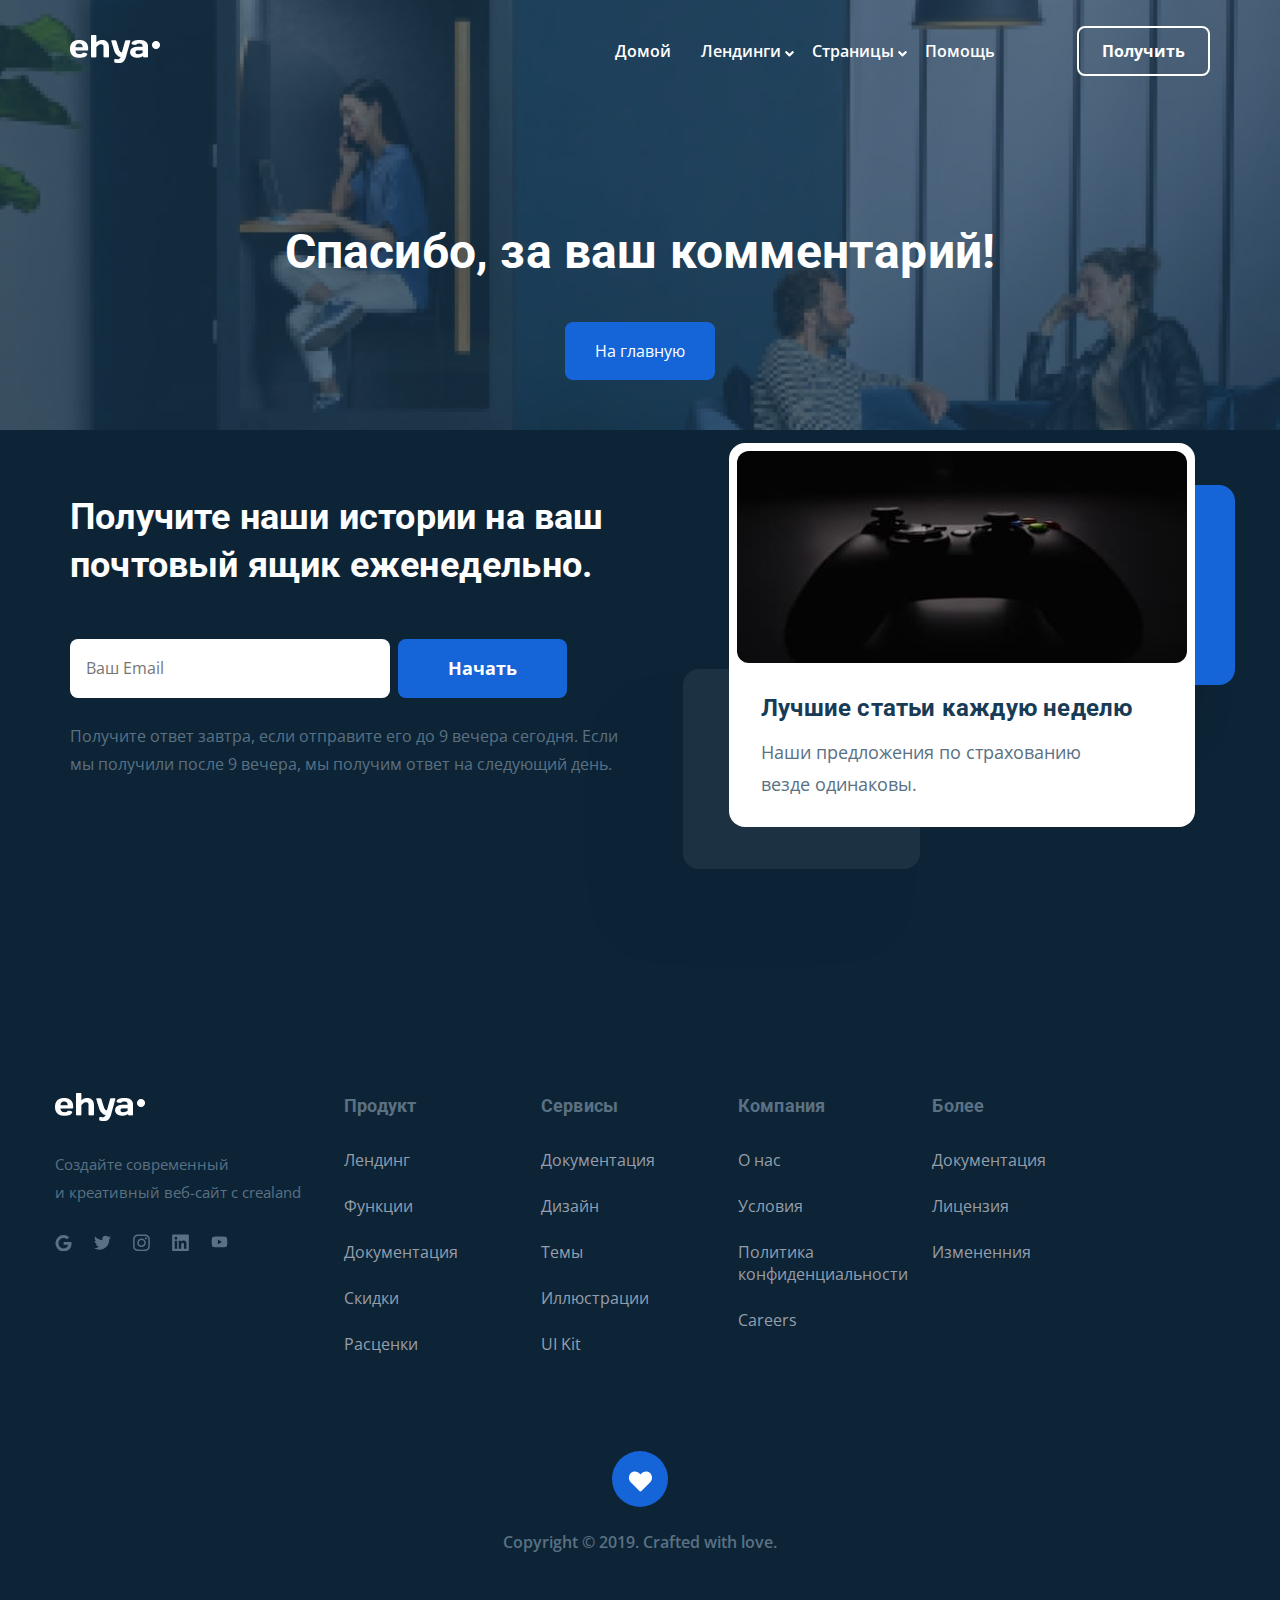
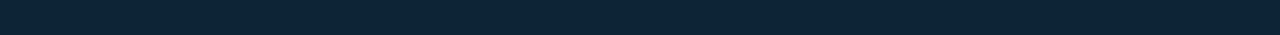
==== commit 568ff286: "fixed: changes from third check" ====
--- a/comment.html
+++ b/comment.html
@@ -31,10 +31,10 @@
                 <li class="header-menu__item">
                   <a href="#" class="header-menu__link">Домой</a>
                 </li>
-                <li data-target="#landing" class="header-menu__item">
+                <li class="header-menu__item">
                   <a href="#" class="header-menu__link"
                     >Лендинги
-                    <svg class="header-menu__icon">
+                    <svg data-target="#landing" class="header-menu__icon">
                       <use xlink:href="img/sprite.svg#menuarrow"></use>
                     </svg>
                   </a>
@@ -50,10 +50,10 @@
                     </li>
                   </ul>
                 </li>
-                <li data-target="#pages" class="header-menu__item">
+                <li class="header-menu__item">
                   <a href="#" class="header-menu__link"
                     >Страницы
-                    <svg class="header-menu__icon">
+                    <svg data-target="#pages" class="header-menu__icon">
                       <use xlink:href="img/sprite.svg#menuarrow"></use>
                     </svg>
                   </a>
--- a/css/style.css
+++ b/css/style.css
@@ -1,2 +1,2 @@
-*{-webkit-box-sizing:border-box;box-sizing:border-box}html{scroll-behavior:smooth}body{font-family:'Open Sans', sans-serif;color:#fff;width:100vw;overflow-x:hidden}.modal-open{overflow:hidden}img{display:inline-block;max-width:100%}h1,h2,h3,h4,h5,h6{font-family:'Roboto', sans-serif;margin:0}p{margin:0}ul{display:inline-block;list-style:none;padding:0;margin:0}a{display:inline-block;text-decoration:none}input{display:-webkit-box;display:-ms-flexbox;display:flex;-webkit-box-orient:vertical;-webkit-box-direction:normal;-ms-flex-direction:column;flex-direction:column;-webkit-box-pack:start;-ms-flex-pack:start;justify-content:start;font-family:'Open Sans', sans-serif;border:none}input:focus{outline:none}button{border:none;padding:0;cursor:pointer}button:focus{outline:none}.button{cursor:pointer;border-radius:8px}.button-div{display:-webkit-box;display:-ms-flexbox;display:flex;-webkit-box-pack:justify;-ms-flex-pack:justify;justify-content:space-between;margin:0 auto}.button-index{padding:20px 30px;background-color:#1565D8;color:#fff;position:relative;max-width:160px;z-index:5px;margin:0 auto;margin-bottom:50px}.header-container,.section-container{width:1140px;margin:0 auto}.section-title{font-size:36px;line-height:48px;letter-spacing:0.2;font-weight:bold;color:#183B56}.section-description{font-size:18px;line-height:32px;color:#5A7184}.section-button{padding:13px 22px;font-size:16px;line-height:22px;font-weight:bold;color:#1565D8;border:2px solid #1565D8;max-height:48px;background-color:#fff}.section-button--desctop{display:inline-block}.section-button--mobile{display:none}.section-button__image{margin-left:11px}.user{display:-webkit-box;display:-ms-flexbox;display:flex;-webkit-box-align:center;-ms-flex-align:center;align-items:center}.user-wrapper{display:-webkit-box;display:-ms-flexbox;display:flex;-webkit-box-pack:justify;-ms-flex-pack:justify;justify-content:space-between;-webkit-box-align:center;-ms-flex-align:center;align-items:center}.user-wrapper--wb{padding:21px 0;border-top:1px solid #E5EAF4;border-bottom:1px solid #E5EAF4;margin-top:36px;margin-bottom:64px}.user__avatar{width:40px;height:40px;-o-object-fit:cover;object-fit:cover;border-radius:50%;margin-right:12px}.user__bio{display:-webkit-box;display:-ms-flexbox;display:flex;-webkit-box-orient:vertical;-webkit-box-direction:normal;-ms-flex-direction:column;flex-direction:column}.user__name{position:relative;font-size:16px;line-height:22px;font-weight:600;margin-bottom:4px;z-index:99}.user__name--head{color:#183B56}.user__verification{display:-webkit-box;display:-ms-flexbox;display:flex;font-size:14px;line-height:19px;font-style:italic;color:#5A7184;-webkit-box-align:center;-ms-flex-align:center;align-items:center}.user__icon{margin-right:8px;width:16px;height:16px}input.invalid{position:relative;color:#1565D8;font-size:12px;line-height:15px}label.invalid{position:absolute;font-size:10px;line-height:12px;color:#1565D8}#mail-error{position:absolute;font-size:10px;line-height:12px;color:#1565D8;bottom:-10px}/*! normalize.css v8.0.1 | MIT License | github.com/necolas/normalize.css */html{line-height:1.15;-webkit-text-size-adjust:100%}body{margin:0}main{display:block}h1{font-size:2em;margin:0.67em 0}hr{-webkit-box-sizing:content-box;box-sizing:content-box;height:0;overflow:visible}pre{font-family:monospace, monospace;font-size:1em}a{background-color:transparent}abbr[title]{border-bottom:none;text-decoration:underline;-webkit-text-decoration:underline dotted;text-decoration:underline dotted}b,strong{font-weight:bolder}code,kbd,samp{font-family:monospace, monospace;font-size:1em}small{font-size:80%}sub,sup{font-size:75%;line-height:0;position:relative;vertical-align:baseline}sub{bottom:-0.25em}sup{top:-0.5em}img{border-style:none}button,input,optgroup,select,textarea{font-family:inherit;font-size:100%;line-height:1.15;margin:0}button,input{overflow:visible}button,select{text-transform:none}button,[type="button"],[type="reset"],[type="submit"]{-webkit-appearance:button}button::-moz-focus-inner,[type="button"]::-moz-focus-inner,[type="reset"]::-moz-focus-inner,[type="submit"]::-moz-focus-inner{border-style:none;padding:0}button:-moz-focusring,[type="button"]:-moz-focusring,[type="reset"]:-moz-focusring,[type="submit"]:-moz-focusring{outline:1px dotted ButtonText}fieldset{padding:0.35em 0.75em 0.625em}legend{-webkit-box-sizing:border-box;box-sizing:border-box;color:inherit;display:table;max-width:100%;padding:0;white-space:normal}progress{vertical-align:baseline}textarea{overflow:auto}[type="checkbox"],[type="radio"]{-webkit-box-sizing:border-box;box-sizing:border-box;padding:0}[type="number"]::-webkit-inner-spin-button,[type="number"]::-webkit-outer-spin-button{height:auto}[type="search"]{-webkit-appearance:textfield;outline-offset:-2px}[type="search"]::-webkit-search-decoration{-webkit-appearance:none}::-webkit-file-upload-button{-webkit-appearance:button;font:inherit}details{display:block}summary{display:list-item}template{display:none}[hidden]{display:none}.header-bg{position:relative;background-image:url(../img/background.jpg);background-repeat:no-repeat;background-position:center;background-size:cover}.header-bg--details{background-image:url(../img/details-bg.jpg);min-height:360px}.header-bg::before{content:'';background:rgba(24,59,86,0.65);position:absolute;width:100%;height:100%;top:0;left:0;right:0;bottom:0}.header-wrapper{padding:26px 0;display:-webkit-box;display:-ms-flexbox;display:flex;-webkit-box-pack:justify;-ms-flex-pack:justify;justify-content:space-between;-webkit-box-align:center;-ms-flex-align:center;align-items:center;margin-bottom:120px}.header-wrapper--details{margin-bottom:105px}.header__logo{z-index:1;-webkit-box-flex:1;-ms-flex-positive:1;flex-grow:1}.header-menu{display:-webkit-box;display:-ms-flexbox;display:flex;-webkit-box-align:center;-ms-flex-align:center;align-items:center}.header-menu-wrapper{display:-webkit-box;display:-ms-flexbox;display:flex;z-index:1}.header-menu__item{font-size:16px;line-height:22px;font-weight:600;margin-right:18px}.header-menu__item:first-child{margin-right:30px}.header-menu__item:last-child{margin-right:0}.header-menu__link{color:#fff}.header-menu__icon{fill:#fff;width:9px;height:7px}.header-menu__button{background-color:transparent;-webkit-transform:translateY(-12.5%);transform:translateY(-12.5%)}.header__button{border:2px solid #fff;color:#fff;padding:12px 23px;background-color:transparent;font-size:16px;line-height:22px;font-weight:bold;margin-left:82px}.header__title{position:relative;display:block;color:#fff;font-size:48px;line-height:60px;letter-spacing:0.2px;text-align:center;margin-bottom:40px;z-index:1}.header__title--details{font-size:48px;line-height:72px;max-width:711px;margin:0 175px 114px 254px}.header__wave{position:relative;width:100%;-o-object-fit:cover;object-fit:cover;z-index:1;min-height:175px}.header-offer-wrapper{margin-top:-5px;background-color:#fff;z-index:1;position:relative;max-height:270px}.header__menu-button{display:none}.search{position:relative;text-align:center;cursor:pointer;margin-bottom:24px}.search-wrapper{position:relative;max-width:760px;margin:auto;z-index:1;margin-bottom:140px}.search__input{padding:16px 110px 18px 52px;background-image:url(../img/search.svg);background-repeat:no-repeat;background-position:center left 20px;border:none;width:100%;border-radius:8px;font-weight:600;font-size:16px;line-height:22px;color:#959EAD}.search__button{position:absolute;background-color:#1565D8;color:#fff;padding:9px 21px;right:8px;top:8px;font-weight:bold;font-size:16px;line-height:22px;cursor:pointer}.pop-tags{display:-webkit-box;display:-ms-flexbox;display:flex;-webkit-box-pack:start;-ms-flex-pack:start;justify-content:start;-webkit-box-align:center;-ms-flex-align:center;align-items:center}.pop-tags__name{margin-right:15px;font-size:16px;line-height:22px;font-weight:600}.pop-tags__item{padding:5px 17px;margin-right:20px;border:1px solid #fff;border-radius:4px;cursor:pointer}.pop-tags__link{font-size:14px;line-height:20px;color:#fff}.offer{display:-webkit-box;display:-ms-flexbox;display:flex;-webkit-box-pack:center;-ms-flex-pack:center;justify-content:center;position:relative;z-index:10;border-radius:16px;border:1px solid #E5EAF4;-webkit-box-shadow:0px 10px 35px rgba(0,0,0,0.03);box-shadow:0px 10px 35px rgba(0,0,0,0.03);overflow:hidden;max-height:380px;max-width:1140px;margin:0 auto}.offer__link{position:absolute;left:0;bottom:0;right:0;top:0;z-index:11;background-color:transparent}.offer--head{-webkit-transform:translateY(-55%);transform:translateY(-55%)}.offer__image{width:100%;height:100%}.offer__image-wrapper{min-width:570px}.offer__text{padding:32px 48px 32px 32px;background-color:#fff;width:570px}.offer__label{display:inline-block;padding:6px 14px;background-color:rgba(54,179,126,0.1);color:#36B37E;border-radius:2000px;font-weight:600;font-size:14px;line-height:20px;margin-bottom:16px}.offer__title{font-weight:bold;font-size:31px;line-height:48px;letter-spacing:0.2px;color:#183B56;margin-bottom:20px}.offer__description{font-size:18px;line-height:32px;color:#5A7184;margin-bottom:43px}.offer__date{text-transform:uppercase;font-size:16px;line-height:22px;font-weight:600;color:#5A7184}.content{display:none;position:absolute;font-size:16px;line-height:22px;font-weight:600;padding-top:5px}.content--active{display:block}.landing-menu__link,.pages-menu__link{color:inherit;padding:5px}.offer-card{padding:32px 48px 42px;display:-webkit-box;display:-ms-flexbox;display:flex;-webkit-box-orient:vertical;-webkit-box-direction:normal;-ms-flex-direction:column;flex-direction:column;-webkit-box-pack:end;-ms-flex-pack:end;justify-content:flex-end;position:relative;width:555px;height:600px;border-radius:16px;overflow:hidden;-webkit-filter:drop-shadow(0px 20px 50px rgba(15,24,44,0.15));filter:drop-shadow(0px 20px 50px rgba(15,24,44,0.15))}.offer-card__link{position:absolute;left:0;bottom:0;right:0;top:0;z-index:11;background-color:transparent}.offer-card__image{position:absolute;left:0;top:0;right:0;bottom:0;z-index:-2;width:100%;height:100%;-o-object-fit:cover;object-fit:cover}.offer-card__label{position:absolute;left:32px;top:32px;display:inline-block;padding:5px 14px;background-color:#fff;color:#36B37E;border-radius:2000px;text-transform:uppercase;font-weight:600;font-size:16px;line-height:22px;width:153px;text-align:center}.offer-card__title{display:inline-block;font-size:36px;line-height:48px;font-weight:bold}.offer-card__title--bm{margin-bottom:76px}.offer-card__title--sm{margin-bottom:36px}.future-card{padding:40px 32px;position:relative;display:-webkit-box;display:-ms-flexbox;display:flex;-webkit-box-orient:vertical;-webkit-box-direction:normal;-ms-flex-direction:column;flex-direction:column;-webkit-box-pack:end;-ms-flex-pack:end;justify-content:flex-end;width:360px;height:500px;border-radius:16px;overflow:hidden;-webkit-filter:drop-shadow(0px 20px 50px rgba(15,24,44,0.15));filter:drop-shadow(0px 20px 50px rgba(15,24,44,0.15))}.future-card__link{position:absolute;left:0;bottom:0;right:0;top:0;z-index:11;background-color:transparent}.future-card__image{position:absolute;left:0;top:0;right:0;bottom:0;z-index:-2;width:100%;height:100%;-o-object-fit:cover;object-fit:cover}.future-card__title{font-size:28px;line-height:36px;letter-spacing:0.2;margin-bottom:12px}.future-card__description{font-size:18px;line-height:25px;margin-bottom:21px;max-height:75px;overflow-y:auto}.pop-art{padding-bottom:96px}.pop-art__wrapper{display:-webkit-box;display:-ms-flexbox;display:flex;-webkit-box-pack:justify;-ms-flex-pack:justify;justify-content:space-between;-webkit-box-align:center;-ms-flex-align:center;align-items:center;margin-bottom:45px}.pop-art__bio{max-width:668px}.pop-art__title{margin-bottom:16px}.pop-art__button{-ms-flex-item-align:end;align-self:flex-end;margin-bottom:16px}.pop-art-cards{display:-webkit-box;display:-ms-flexbox;display:flex;-webkit-box-pack:justify;-ms-flex-pack:justify;justify-content:space-between}.pop-art__card:before{content:'';position:absolute;left:0;right:0;top:0;bottom:0;z-index:-1;background:-webkit-gradient(linear, left top, left bottom, from(rgba(24,59,86,0.0001)), color-stop(45.38%, rgba(22,49,70,0.453847)), to(#152532));background:linear-gradient(180deg, rgba(24,59,86,0.0001) 0%, rgba(22,49,70,0.453847) 45.38%, #152532 100%)}.pop-art__date{color:#959EAD}.user__name--pop{color:#fff}.last-art{padding-bottom:96px}.last-art__wrapper{display:-webkit-box;display:-ms-flexbox;display:flex;-webkit-box-pack:justify;-ms-flex-pack:justify;justify-content:space-between;-webkit-box-align:center;-ms-flex-align:center;align-items:center;margin-bottom:45px}.last-art__bio{max-width:390px}.last-art__title{margin-bottom:16px}.last-art__button{-ms-flex-item-align:end;align-self:flex-end;margin-right:13px}.last-art-cards{display:-webkit-box;display:-ms-flexbox;display:flex;-webkit-box-pack:justify;-ms-flex-pack:justify;justify-content:space-between}.last-art__card:before{content:'';position:absolute;left:0;right:0;top:0;bottom:0;z-index:-1;background:-webkit-gradient(linear, left top, left bottom, from(rgba(24,59,86,0.0001)), to(#152532));background:linear-gradient(180deg, rgba(24,59,86,0.0001) 0%, #152532 100%)}.example{padding-bottom:100px}.example__wrapper{display:-webkit-box;display:-ms-flexbox;display:flex;-webkit-box-pack:justify;-ms-flex-pack:justify;justify-content:space-between;margin-bottom:45px}.example__button{-ms-flex-item-align:end;align-self:flex-end}.example__title{margin-bottom:16px}.example__slider-container{max-width:1194px}.example__slider-wrapper{max-width:1140px}.example__slider-slide{position:relative;width:100%;height:100%}.example__slider-button{position:absolute;top:50%;-webkit-transform:translateY(-50%);transform:translateY(-50%);z-index:99;width:54px;height:56px;background-color:#1565D8;border-radius:50%;background-repeat:no-repeat;background-position:center}.example__slider-button--next{background-image:url(../img/next-arrow.svg);right:0}.example__slider-button--prev{background-image:url(../img/prev-arrow.svg);left:0}.example__offer{position:relative}.all-art{padding-bottom:40px}.all-art__wrapper{margin-bottom:45px}.all-art__bio{max-width:700px}.all-art__title{margin-bottom:16px}.all-art-cards{display:-webkit-box;display:-ms-flexbox;display:flex;-webkit-box-pack:justify;-ms-flex-pack:justify;justify-content:space-between;-ms-flex-wrap:wrap;flex-wrap:wrap}.all-art__card{-webkit-filter:drop-shadow(0px 20px 50px rgba(15,24,44,0.15));filter:drop-shadow(0px 20px 50px rgba(15,24,44,0.15))}.all-art__card:before{content:'';position:absolute;left:0;right:0;top:0;bottom:0;z-index:-1;background:-webkit-gradient(linear, left top, left bottom, from(rgba(24,59,86,0.0001)), color-stop(45.38%, rgba(22,49,70,0.453847)), to(#152532));background:linear-gradient(180deg, rgba(24,59,86,0.0001) 0%, rgba(22,49,70,0.453847) 45.38%, #152532 100%)}.all-art__card--top{margin-bottom:30px}.all-art__card--bot{margin-bottom:48px}.all-art__card--bot--hidden{display:none}.all-art__button-wrapper{display:-webkit-box;display:-ms-flexbox;display:flex;-webkit-box-pack:center;-ms-flex-pack:center;justify-content:center}.newsletter-wave{width:100%;-o-object-fit:cover;object-fit:cover}.newsletter__bg{padding-bottom:96px;background-color:#0D2436;margin-top:-5px}.newsletter__wrapper{display:-webkit-box;display:-ms-flexbox;display:flex;-webkit-box-pack:justify;-ms-flex-pack:justify;justify-content:space-between;-webkit-box-align:center;-ms-flex-align:center;align-items:center;padding-top:18px}.newsletter__bio{max-width:555px}.newsletter__bio--details{max-width:570px;padding-top:15px;padding-left:10px}.newsletter__title{font-size:36px;line-height:48px;letter-spacing:0.2px;margin-bottom:50px}.newsletter__title--details{margin-bottom:47px}.newsletter__form{position:relative;margin-bottom:24px;display:-webkit-box;display:-ms-flexbox;display:flex}.newsletter__form--details{margin-bottom:20px}.newsletter__input{width:320px;padding:17px 16px;border-radius:8px;margin-right:8px;font-size:16px;line-height:22px}.newsletter__button{background-color:#1565D8;color:#fff;padding:17px 50px;font-weight:bold;font-size:18px;line-height:25px}.newsletter__description{font-size:16px;line-height:28px;color:#5A7184}.newsletter__image{border-radius:12px;width:450px;height:212px;margin-bottom:25px}.image-bg{position:relative}.image-bg::before{content:'';position:absolute;display:inline-block;width:237px;height:200px;top:42px;right:-81px;background-color:#1565D8;border-radius:16px;-webkit-box-shadow:-50px 50px 50px rgba(0,0,0,0.15);box-shadow:-50px 50px 50px rgba(0,0,0,0.15);z-index:1}.image-bg::after{content:'';display:inline-block;position:absolute;width:237px;height:200px;bottom:-42px;left:-31px;background-color:#fff;opacity:0.06;border-radius:16px;-webkit-box-shadow:-50px 50px 50px rgba(0,0,0,0.15);box-shadow:-50px 50px 50px rgba(0,0,0,0.15);z-index:1}.image-bg--details::before{content:'';position:absolute;display:inline-block;width:237px;height:200px;right:-91px;top:44px;background-color:#1565D8;border-radius:16px;-webkit-box-shadow:-50px 50px 50px rgba(0,0,0,0.15);box-shadow:-50px 50px 50px rgba(0,0,0,0.15);z-index:1}.image-bg--details::after{content:'';display:inline-block;position:absolute;width:237px;height:200px;bottom:-46px;left:-21px;background-color:#fff;opacity:0.06;border-radius:16px;-webkit-box-shadow:-50px 50px 50px rgba(0,0,0,0.15);box-shadow:-50px 50px 50px rgba(0,0,0,0.15);z-index:1}.image-wrapper{position:relative;right:-30px;background-color:#fff;padding:8px 8px 27px;border-radius:16px;background-repeat:no-repeat;z-index:10}.image-wrapper--details{right:-39px}.image-wrapper__title{font-size:24px;line-height:32px;letter-spacing:0.2px;color:#183B56;margin-left:24px;margin-bottom:12px}.image-wrapper__description{font-size:18px;line-height:32px;color:#5A7184;max-width:330px;margin-left:24px}.footer{background-color:#0D2436;padding-top:170px;padding-bottom:82px}.footer--details{padding-top:165px}.footer-container{max-width:1170px;margin:0 auto}.footer__wrapper{display:-ms-grid;display:grid;-ms-grid-columns:1.35fr 0.92fr 0.92fr 0.91fr 1.25fr;grid-template-columns:1.35fr 0.92fr 0.92fr 0.91fr 1.25fr;max-width:1145px;margin-bottom:72px}.footer__wrapper--details{position:relative;left:65px}.footer__bio{max-width:253px}.footer__logo{margin-bottom:26px}.footer__description{font-size:15px;line-height:28px;color:#5A7184;margin-bottom:28px}.footer__title{color:#5A7184;margin-bottom:31px;font-size:18px;line-height:25px;letter-spacing:0.2px}.footer__link{color:#959EAD;font-size:16px;line-height:22px;margin-bottom:24px}.footer-social{display:-webkit-box;display:-ms-flexbox;display:flex}.footer-social__icon{fill:#5A7184;width:17px;height:17px;margin-right:22px}.footer__bottom{margin:0 auto;max-width:280px;text-align:center}.bottom{display:-webkit-box;display:-ms-flexbox;display:flex;-webkit-box-orient:vertical;-webkit-box-direction:normal;-ms-flex-direction:column;flex-direction:column;-webkit-box-align:center;-ms-flex-align:center;align-items:center}.bottom--details{max-width:100%}.bottom__image{width:56px;height:56px;border-radius:50%;background-color:#1565D8;padding:20px 16px 16px;margin-bottom:24px}.bottom__image--details{margin-left:9%}.bottom__text{color:#5A7184;font-weight:600;font-size:16px;line-height:22px}.bottom__text--details{margin-left:9%}.to-top{display:none;position:fixed;padding:19px;right:20px;bottom:20px;width:56px;height:56px;border-radius:50%;background-color:#1565D8;-webkit-filter:drop-shadow(0px 20px 50px rgba(15,24,44,0.15));filter:drop-shadow(0px 20px 50px rgba(15,24,44,0.15));z-index:100;text-align:center}.to-top--active{display:block}.offer-detail__wrapper{position:relative;padding-top:15px;margin-top:-18px;z-index:1;background-color:#fff}.offer-detail__container{position:relative;max-width:804px;margin:0 auto}.text{padding:0 19px 0 35px}.text__info{display:inline-block;color:#5A7184;margin-bottom:20px;font-size:20px;line-height:32px}.text-br{display:none}.text-image{text-align:center;margin-top:40px;margin-bottom:20px}.text-image__img{-o-object-fit:cover;object-fit:cover;border-radius:16px;margin-bottom:10px}.text-image__description{color:#5A7184;font-size:14px;line-height:20px}.text__title-big{font-size:36px;line-height:48px;letter-spacing:0.2px;color:#183B56}.text__title-small{font-size:24px;line-height:32px;letter-spacing:0.2px;color:#183B56;margin-bottom:4px}.text__title-small--mb-1{margin-bottom:16px}.text__description{font-size:16px;line-height:26px;color:#5A7184;margin-bottom:15px}.text__description--mb-1{margin-bottom:12px}.text__description--mb-10{margin-bottom:104px}.text__description--lh-2{line-height:28px}.text__date{font-weight:600;font-size:14px;line-height:20px;color:#5A7184;text-transform:uppercase}.text-slider{margin-bottom:20px}.text-slider-slide{padding:0 27px;position:relative;width:100%;height:100%;border-radius:16px;overflow:hidden}.text-slider-button{position:absolute;top:50%;-webkit-transform:translateY(-50%);transform:translateY(-50%);z-index:99;width:54px;height:56px;background-color:#1565D8;border-radius:50%;background-repeat:no-repeat;background-position:center}.text-slider-button--next{background-image:url(../img/next-arrow.svg);right:0}.text-slider-button--prev{background-image:url(../img/prev-arrow.svg);left:0}.text-slider__img{-o-object-fit:cover;object-fit:cover;border-radius:16px;margin-bottom:10px}.text__collage{margin-top:28px;margin-bottom:48px}.text__comments{margin-top:24px}.quote{padding:60px 64px 0;display:-webkit-box;display:-ms-flexbox;display:flex;-webkit-box-orient:vertical;-webkit-box-direction:normal;-ms-flex-direction:column;flex-direction:column;text-align:center;-webkit-box-align:center;-ms-flex-align:center;align-items:center;border-radius:16px;background-color:#1565D8;max-height:570px;max-width:750px;background-image:url(../img/oval.svg);background-repeat:no-repeat;background-position:right top;margin:28px auto 116px}.quote__image{margin-bottom:32px}.quote__text{font-family:'Roboto', sans-serif;font-size:36px;line-height:60px;margin-bottom:16px}.quote__author{font-size:18px;line-height:25px}.quote__avatar{position:relative;-webkit-transform:translateY(14%);transform:translateY(14%);border-radius:8px}.collage{text-align:center}.collage__images{display:-ms-grid;display:grid;-ms-grid-columns:(360px)[2];grid-template-columns:repeat(2, 360px);-ms-grid-rows:(225px)[2];grid-template-rows:repeat(2, 225px);grid-gap:30px;margin-bottom:12px}.collage__image{border-radius:16px;-o-object-fit:cover;object-fit:cover;overflow:hidden}.collage__image--big{-ms-grid-row:1;-ms-grid-row-span:2;grid-row:1 / 3;-ms-grid-column:1;-ms-grid-column-span:1;grid-column:1 / 2}.collage__img{-o-object-fit:cover;object-fit:cover;width:100%;height:100%}.collage__description{color:#5A7184;text-align:center;font-size:14px;line-height:20px}.comment{display:-webkit-box;display:-ms-flexbox;display:flex;-webkit-box-pack:justify;-ms-flex-pack:justify;justify-content:space-between;margin-bottom:24px}.comment-user{display:-webkit-box;display:-ms-flexbox;display:flex}.comment-user__avatar{width:40px;height:40px;border-radius:50%;-o-object-fit:cover;object-fit:cover;margin-right:12px}.comment-user__bio{display:-webkit-box;display:-ms-flexbox;display:flex;-webkit-box-orient:vertical;-webkit-box-direction:normal;-ms-flex-direction:column;flex-direction:column}.comment-user__name{font-weight:600;font-size:16px;line-height:22px;color:#183B56}.comment-user__date{font-weight:600;font-size:14px;line-height:20px;color:#5A7184}.comment__wrapper{padding:20px;background-color:rgba(179,186,197,0.15);max-width:555px;border-radius:0 16px 16px}.comment__text{font-size:16px;line-height:28px;color:#5A7184}.comment-form{position:relative;margin-top:32px;margin-bottom:88px}.comment-input{border:1px solid #E5EAF4;border-radius:8px;padding:21px 170px 21px 72px;width:100%;font-weight:600;font-size:16px;line-height:22px;color:#959EAD}.comment-button{padding:9px 2.5px;background-color:#1565D8;border-radius:8px;font-weight:bold;font-size:16px;line-height:22px;position:absolute;right:12px;top:12px;color:#fff}.form-image{position:absolute;border-radius:50%;width:40px;height:40px;left:12px;top:12px}.list{display:-webkit-box;display:-ms-flexbox;display:flex;-webkit-box-orient:vertical;-webkit-box-direction:normal;-ms-flex-direction:column;flex-direction:column;-webkit-box-align:center;-ms-flex-align:center;align-items:center;width:45px;position:absolute;left:-159px}.list__title{font-weight:600;font-size:16px;line-height:22px;color:#5A7184;margin-bottom:30px}.list__link{margin-bottom:25px}.list__icon{fill:#5A7184;height:21px;width:18px}.modal{position:relative}.modal__close{position:absolute;fill:#fff;width:16px;height:16px;right:20px;top:20px;cursor:pointer}.modal__form{margin-bottom:33px}.modal__form-wrapper{width:100%;display:-webkit-box;display:-ms-flexbox;display:flex;-webkit-box-pack:justify;-ms-flex-pack:justify;justify-content:space-between;-webkit-box-align:center;-ms-flex-align:center;align-items:center}.modal__overlay{visibility:hidden;position:fixed;left:0;right:0;bottom:0;top:0;background-color:rgba(16,137,207,0.219);z-index:100;-webkit-transition:opacity 0.2s;transition:opacity 0.2s}.modal__overlay--active{visibility:visible}.modal__dialog{visibility:hidden;position:fixed;padding:33px 88px 0;max-width:478px;max-height:90%;top:50%;left:50%;-webkit-transform:translate(-50%, -50%);transform:translate(-50%, -50%);background-color:#183B56;color:#fff;border-radius:16px;z-index:101;-webkit-transition:opacity 0.2s;transition:opacity 0.2s;overflow-y:auto}.modal__dialog--active{visibility:visible}.modal__title{font-size:20px;line-height:24px;font-weight:bold;margin-bottom:15px;text-align:center}.modal__input{background-color:#fff;border-radius:8px;border:none;width:100%;min-width:302px;height:50px;padding:0 23px;font-size:14px;line-height:20px;margin-top:15px;outline:none;color:#959EAD}.modal__input:first-child{margin-top:0}.modal__message{background-color:#fff;color:#959EAD;width:100%;min-width:302px;border-radius:8px;padding:18px 23px;border:none;margin-bottom:15px;margin-top:15px;resize:none;height:123px;font-size:14px;line-height:20px;outline:none;overflow-y:auto}.modal__button{font-size:16px;line-height:22px;font-weight:bold;min-width:160px;min-height:50px;background-color:#1565D8;border-radius:8px;color:#fff}.modal__info{font-size:14px;line-height:20px;font-weight:bold}@media (max-width: 1200px){.header-container,.section-container,.footer-container{max-width:960px}.header__title--details{margin:0 auto}.offer{max-width:960px}.offer__image-wrapper{min-width:480px}.offer__text{padding:22px 38px 22px 22px;width:480px}.offer__title{font-size:28px;line-height:42px;margin-bottom:15px}.offer__description{font-size:16px;line-height:28px;margin-bottom:35px}.offer-card{width:465px;height:503px}.offer-card__title--bm{margin-bottom:36px}.future-card{padding:35px 20px;width:300px;height:417px}.future-card__br{display:none}.example__slider-container{max-width:980px}.example__slider-wrapper{max-width:960px}.newsletter__title{font-size:32px;line-height:40px}.newsletter__description{font-size:14px;line-height:24px}.image-bg::after{display:none}.image-bg::before{display:none}.image-wrapper{right:-10px}.image-wrapper__title{font-size:22px;line-height:28px}.image-wrapper__description{font-size:16px;line-height:28px}.footer__wrapper{-ms-grid-columns:1.2fr 0.8fr 1fr 1fr 1fr;grid-template-columns:1.2fr 0.8fr 1fr 1fr 1fr}.list{left:-80px}}@media (min-width: 992px){a:hover{color:#1565D8}svg:hover{fill:#1565D8}button:hover{background-color:#30d5c8}.button:hover{background-color:#30d5c8}.to-top:hover{background-color:#30d5c8}}@media (max-width: 992px){br{display:none}.header-container,.section-container,.footer-container{max-width:700px}.section-title{font-size:32px;line-height:44px}.section-description{font-size:16px;line-height:30px}.header__button{margin-left:40px}.header-offer-wrapper{max-height:200px}.header__title--details{font-size:42px;line-height:66px}.offer{max-height:288px;max-width:700px}.offer__image-wrapper{min-width:100px;max-width:350px}.offer__text{padding:20px;width:350px}.offer__label{margin-bottom:10px}.offer__title{font-size:20px;line-height:24px;margin-bottom:10px}.offer__description{font-size:14px;line-height:24px;margin-bottom:20px}.offer__date{font-size:14px;line-height:24px}.pop-art__wrapper{margin-bottom:30px}.pop-art__bio{max-width:450px}.pop-art__button{-ms-flex-item-align:center;-ms-grid-row-align:center;align-self:center}.pop-art__title{margin-bottom:12px}.offer-card{padding:20px 36px 30px;width:340px;height:368px}.offer-card__label{padding:4px 12px;width:140px;left:20px;top:20px;font-size:14px;line-height:20px}.offer-card__title{font-size:26px;line-height:36px}.last-art-cards{-webkit-box-orient:vertical;-webkit-box-direction:normal;-ms-flex-direction:column;flex-direction:column}.last-art__card{margin-bottom:30px}.future-card{width:100%;height:500px}.example__slider-container{max-width:754px}.example__slider-wrapper{max-width:700px}.all-art__card--top{margin-bottom:20px}.all-art__card--bot{padding:20px 36px 30px;margin-bottom:20px;width:340px;height:368px}.all-art__card--bot--hidden{display:-webkit-box;display:-ms-flexbox;display:flex}.newsletter__wrapper{-webkit-box-pack:center;-ms-flex-pack:center;justify-content:center}.newsletter__bio{max-width:100%}.image-bg{display:none}.footer{padding-top:80px;padding-bottom:42px}.footer__wrapper{-ms-grid-columns:1.5fr (1fr)[2];grid-template-columns:1.5fr repeat(2, 1fr);row-gap:30px;-webkit-column-gap:10px;column-gap:10px;margin-bottom:0}.bottom{display:none}.offer-detail__container{max-width:700px}.text-slider-container{max-width:700px}.quote{max-width:646px}.quote__text{font-size:30px;line-height:58px}.collage__images{-ms-grid-columns:(313px)[2];grid-template-columns:repeat(2, 313px);-ms-grid-rows:(200px)[2];grid-template-rows:repeat(2, 200px);grid-gap:20px}.comment__wrapper{max-width:500px}.list{-webkit-box-orient:horizontal;-webkit-box-direction:normal;-ms-flex-direction:row;flex-direction:row;-webkit-box-align:baseline;-ms-flex-align:baseline;align-items:baseline;left:35px;bottom:580px}.list__title{margin-bottom:0;margin-right:25px}.list__social{display:-webkit-box;display:-ms-flexbox;display:flex}.list__item{margin-bottom:0;margin-right:25px}.user-wrapper--wb{margin-top:128px}}@media (max-width: 767px){.header-container{max-width:85.5%}.section-container,.footer-container{max-width:90%}.header-wrapper{padding:20px 0}.header__wave{display:none}.header-offer-wrapper{max-height:150px}.header-menu{-webkit-box-orient:vertical;-webkit-box-direction:normal;-ms-flex-direction:column;flex-direction:column;-webkit-box-pack:center;-ms-flex-pack:center;justify-content:center}.header-menu__item{position:relative;margin-right:0;margin-bottom:10px}.header-menu__item:first-child{margin-right:0;margin-top:30px}.header-menu-wrapper{position:fixed;padding:10px;top:55px;left:2%;right:2%;-webkit-box-orient:vertical;-webkit-box-direction:normal;-ms-flex-direction:column;flex-direction:column;-webkit-box-pack:center;-ms-flex-pack:center;justify-content:center;background-color:#183B56;border-radius:16px;max-height:210px;overflow-y:auto;z-index:99}.header__button{padding:7px 10px;max-width:110px;-ms-flex-item-align:center;-ms-grid-row-align:center;align-self:center;margin-left:0;margin-bottom:30px}.header__title{font-size:32px;line-height:40px;margin-bottom:30px}.header__title--details{padding-bottom:59px}.content{position:relative;margin-top:5px}.pages-menu__item{margin-bottom:5px}.offer{max-width:90%}.offer--head{-webkit-transform:translateY(-65%);transform:translateY(-65%)}.offer__image-wrapper{max-width:50%}.offer__text{padding:24px 20px}.offer__label{padding:2px 14px;margin-bottom:8px}.offer__title{margin-bottom:0}.offer__description{margin-bottom:24px}.user__avatar{width:36px;height:36px}.user__name{font-size:14px;line-height:20px;margin-bottom:2px}.user__verification{font-size:12px;line-height:16px}.menu-button{padding:0;display:-webkit-box;display:-ms-flexbox;display:flex;width:22px;height:18px;-webkit-box-align:center;-ms-flex-align:center;align-items:center;-webkit-box-pack:justify;-ms-flex-pack:justify;justify-content:space-between;-webkit-box-orient:vertical;-webkit-box-direction:normal;-ms-flex-direction:column;flex-direction:column;border:none;background-color:transparent;cursor:pointer;z-index:5}.menu-button__line{width:22px;height:2.2px;background-color:#fff;border-radius:10px;margin-bottom:5.5px}.menu-button__line:last-child{margin-bottom:0}.menu--mobile--hidden{display:none}.menu--mobile--visible{display:-webkit-box;display:-ms-flexbox;display:flex}.pop-tags{-ms-flex-wrap:wrap;flex-wrap:wrap}.pop-tags__name{margin-bottom:77px}.pop-tags__item{margin-bottom:77px}.modal__dialog{padding:33px 55px 0}.modal__form{margin-bottom:33px}.pop-art__wrapper{-webkit-box-orient:vertical;-webkit-box-direction:normal;-ms-flex-direction:column;flex-direction:column;-webkit-box-align:start;-ms-flex-align:start;align-items:start;margin-bottom:20px}.pop-art__bio{max-width:100%;margin-bottom:12px}.pop-art__title{margin-bottom:6px}.pop-art__button{-ms-flex-item-align:start;-ms-grid-row-align:start;align-self:start;margin-bottom:0}.offer-card{padding:20px;width:48%;height:290px}.offer-card__title{font-size:20px;line-height:24px}.offer-card__title--bm{margin-bottom:60px}.last-art__wrapper{-webkit-box-orient:vertical;-webkit-box-direction:normal;-ms-flex-direction:column;flex-direction:column;-webkit-box-align:start;-ms-flex-align:start;align-items:start;margin-bottom:20px}.last-art__bio{max-width:100%}.last-art__title{margin-bottom:6px}.last-art__button{margin:0;-ms-flex-item-align:start;-ms-grid-row-align:start;align-self:start}.example__slider-container{max-width:97%}.example__slider-wrapper{max-width:90%}.all-art__card--bot{padding:20px;width:48%;height:290px}.newsletter-wave{display:none}.footer-br{display:inline}.footer__wrapper--details{left:0}.offer-detail__container{max-width:100%}.text{padding:0 5%}.text-slider-container{max-width:97%}.text__title-big{font-size:30px;line-height:40px}.text__description--mb-10{margin-bottom:50px}.collage__images{-ms-grid-columns:(1fr)[2];grid-template-columns:repeat(2, 1fr);-ms-grid-rows:(1fr)[2];grid-template-rows:repeat(2, 1fr);grid-gap:20px}.quote{max-width:90%}.quote__text{font-size:28px;line-height:50px}.quote__avatar{-webkit-transform:translateY(45%);transform:translateY(45%)}.comment{-webkit-box-orient:vertical;-webkit-box-direction:normal;-ms-flex-direction:column;flex-direction:column}.comment-user{margin-bottom:16px}.comment__wrapper{max-width:100%}.list{bottom:660px}.to-top{width:40px;height:40px;padding:12px}}@media (max-width: 680px){.pop-tags__name{margin-bottom:11px}.pop-tags__item{margin-bottom:11px}.pop-tags__item:last-child{margin-bottom:77px}.list{bottom:700px}}@media (max-width: 663px){.quote__avatar{-webkit-transform:translateY(15%);transform:translateY(15%)}}@media (max-width: 640px){.pop-art-cards{-webkit-box-orient:vertical;-webkit-box-direction:normal;-ms-flex-direction:column;flex-direction:column;-webkit-box-pack:justify;-ms-flex-pack:justify;justify-content:space-between;height:1288px}.pop-art__button{-ms-flex-item-align:center;-ms-grid-row-align:center;align-self:center}.offer-card{padding:32px 48px 42px;width:100%;height:600px}.offer-card__label{left:32px;top:32px;padding:5px 14px;font-size:16px;line-height:22px;width:153px}.offer-card__title{font-size:36px;line-height:48px}.offer-card__title--bm{margin-bottom:76px}.offer-card__title--sm{margin-bottom:36px}.last-art__button{-ms-flex-item-align:center;-ms-grid-row-align:center;align-self:center}.example__slider-container{margin-bottom:27px}.example__button-wrapper{display:-webkit-box;display:-ms-flexbox;display:flex;-webkit-box-pack:center;-ms-flex-pack:center;justify-content:center}.section-button--desctop{display:none}.section-button--mobile{display:inline-block}.all-art__card--bot{padding:32px 48px 42px;width:100%;height:600px}}@media (max-width: 625px){.header-offer-wrapper{max-height:320px}.offer{-webkit-box-orient:vertical;-webkit-box-direction:normal;-ms-flex-direction:column;flex-direction:column;max-height:448px}.offer--head{-webkit-transform:translateY(-40%);transform:translateY(-40%)}.offer__image-wrapper{min-height:210px;min-width:100%}.offer__text{width:100%}.example__slider-button{width:39px;height:40px;top:47%}.example__slider-button--next{background-size:13px 16px}.example__slider-button--prev{background-size:13px 16px}}@media (max-width: 576px){.pop-tags__item:last-child{margin-bottom:77px}.pop-art-cards{height:1153px}.offer-card{height:532px}.modal__form-wrapper{display:-ms-grid;display:grid;grid-gap:15px}.modal__input{min-width:250px}.modal__message{min-width:250px}.modal__button{width:250px}.modal__info{-ms-grid-row:1;-ms-grid-row-span:1;grid-row:1 / 2}.newsletter__bg{padding-bottom:40px}.newsletter__title{font-size:28px;line-height:38px;margin-bottom:30px}.text-slider-button{width:39px;height:40px}.quote{margin-bottom:86px}.quote__text{font-size:23px;line-height:30px;letter-spacing:1px}.quote__author{font-size:16px;line-height:22px}.quote__avatar{-webkit-transform:translateY(45%);transform:translateY(45%)}.comment-input{padding-left:57px}}@media (max-width: 499px){.pop-tags__item:nth-child(3){margin-bottom:77px}.footer__title{font-size:16px;line-height:22px}.footer__link{font-size:14px;line-height:20px}}@media (max-width: 480px){.section-title{font-size:24px;line-height:32px}.section-description{font-size:11px;line-height:24px}.section-button{padding:7px 16px}.header-bg{background-image:url(../img/background-mobile.jpg)}.header-bg--details{background-image:url(../img/details-bg-mobile.jpg)}.header-wrapper{margin-bottom:40px}.header-wrapper--details{margin-bottom:57px}.header-logo__image{width:77px;height:24px}.header__title--details{margin-bottom:0}.search{margin-bottom:0}.search__input{margin-bottom:12px;padding:13px 16px 13px 44px}.search__button{position:relative;padding:13px 21px;width:100%;right:0;top:0;margin-bottom:16px}.pop-tags__name{margin-right:48%;font-size:14px;line-height:20px}.pop-tags__item{margin-right:12px;margin-bottom:77px}.offer__image-wrapper{min-height:160px;min-width:100%}.offer__text{width:100%}.pop-art{padding-bottom:68px}.pop-art__bio{text-align:center}.pop-art-cards{height:728px}.pop-art__title{margin-bottom:12px}.pop-art__button{margin-top:16px}.offer-card{padding:20px;height:320px;border-radius:12px}.offer-card__label{left:20px;top:20px;padding:2px 8px;font-size:14px;line-height:20px;width:126px}.offer-card__title{font-size:20px;line-height:24px;color:#FAFAFB}.offer-card__title--bm{margin-bottom:48px}.offer-card__title--sm{margin-bottom:7px}.user-wrapper--wb{margin-bottom:20px}.user__name{font-size:14px;line-height:20px}.modal__dialog{padding:25px 44px 0}.modal__form{margin-bottom:25px}.modal__input{min-width:192px;height:40px}.modal__message{min-width:192px}.modal__button{width:192px}.last-art{padding-bottom:44px}.last-art__wrapper{-webkit-box-align:center;-ms-flex-align:center;align-items:center;margin-bottom:6px}.last-art__bio{text-align:center}.last-art__title{margin-bottom:2px}.last-art__description{font-size:14px;line-height:24px}.last-art__card{margin-bottom:16px}.last-art__card--mb-4{margin-bottom:44px}.future-card{padding:20px;height:320px;border-radius:12px}.future-card__title{font-size:20px;line-height:24px;color:#FAFAFB;margin-bottom:8px}.future-card__description{font-size:14px;line-height:21px;margin-bottom:5px}.future-card__description--mb-2{line-height:24px;margin-bottom:20px}.future-card__date{font-size:14px;line-height:20px;color:#959EAD}.example{padding-bottom:45px}.example__wrapper{-webkit-box-align:center;-ms-flex-align:center;align-items:center;margin-bottom:6px}.example__bio{text-align:center}.example__title{margin-bottom:11px}.example__description{font-size:14px;line-height:24px}.all-art{padding-bottom:80px}.all-art__wrapper{-webkit-box-align:center;-ms-flex-align:center;align-items:center;margin-bottom:28px}.all-art__bio{text-align:center}.all-art__title{margin-bottom:11px}.all-art__description{font-size:14px;line-height:24px}.all-art__card--top{margin-bottom:16px}.all-art__card--bot{margin-bottom:16px}.all-art__card--bot--3{margin-bottom:32px}.newsletter__bg{padding-top:55px}.newsletter__bio{max-width:94.5%}.newsletter__title{font-size:24px;line-height:32px;margin-bottom:8px}.newsletter__description{font-size:14px;line-height:27px}.newsletter__form{-webkit-box-orient:vertical;-webkit-box-direction:normal;-ms-flex-direction:column;flex-direction:column;margin-bottom:0}.newsletter__input{width:100%;padding:12px 16px 14px;font-size:16px;line-height:22px;margin-bottom:12px}.newsletter__button{width:100%;padding:13px 105px;font-weight:bold;font-size:16px;line-height:22px;margin-bottom:0}.footer{padding-top:48px;padding-bottom:83px}.footer__wrapper{display:-ms-grid;display:grid;-ms-grid-columns:10px 140px 138px;grid-template-columns:10px 140px 138px;grid-gap:0}.footer__bio{display:-webkit-box;display:-ms-flexbox;display:flex;-webkit-box-orient:vertical;-webkit-box-direction:normal;-ms-flex-direction:column;flex-direction:column;-webkit-box-align:center;-ms-flex-align:center;align-items:center;min-width:263px;-ms-grid-row:3;-ms-grid-row-span:1;grid-row:3 / 4;gtid-column:2 / 4;text-align:center;-ms-flex-item-align:center;align-self:center;margin:15px auto}.footer__logo{margin-bottom:16px;width:77px;height:24px}.footer__description{font-size:14px;line-height:28px;margin-bottom:24px}.footer__product{-ms-grid-column:2;-ms-grid-column-span:1;grid-column:2 / 3;margin-bottom:24px}.footer__service{-ms-grid-column:3;-ms-grid-column-span:1;grid-column:3 / 4;margin-bottom:24px}.footer__company{-ms-grid-column:2;-ms-grid-column-span:1;grid-column:2 / 3}.footer__other{-ms-grid-column:3;-ms-grid-column-span:1;grid-column:3 / 4}.footer__title{margin-bottom:20px}.footer__link{margin-bottom:15px}.footer-br{display:inline}.offer-detail__wrapper{margin-top:0;padding-top:40px}.text{padding:0 7.5%}.text__info{font-size:16px;line-height:28px;margin-bottom:43px}.text-br{display:block}.text__date{font-size:10px;line-height:14px}.text-image{margin-top:32px;margin-bottom:58px}.text-image__img{min-height:200px;margin-bottom:0}.text-image__description{font-size:12px;line-height:16px}.text__title-big{font-size:21px;line-height:32px;margin-bottom:17px}.text__title-big--fz{font-size:24px}.text__title-small{font-size:20px;line-height:24px;margin-bottom:10px}.text__description{font-size:12px;line-height:22px;margin-bottom:20px}.text__description--mb-1{margin-bottom:40px}.text-slider{margin-bottom:21px}.text-slider-slide{min-height:200px}.text-slider__img{min-height:200px;margin-bottom:0}.text__collage{margin-top:91px;margin-bottom:32px}.quote{padding:52px 24px;max-width:100%;border-radius:0;background-size:152px 152px;max-height:575px;margin-top:80px;margin-bottom:110px}.quote__image{margin-bottom:35px}.quote__avatar{width:96px;height:96px;-webkit-transform:translateY(100%);transform:translateY(100%)}.collage__images{-ms-grid-columns:1fr 1fr;grid-template-columns:1fr 1fr;-ms-grid-rows:176px 100px;grid-template-rows:176px 100px;gap:12px}.collage__image--big{-ms-grid-row:1;-ms-grid-row-span:1;grid-row:1 / 2;-ms-grid-column:1;-ms-grid-column-span:2;grid-column:1 / 3}.collage__image--small-2{-ms-grid-row:2;-ms-grid-row-span:1;grid-row:2 / 3;-ms-grid-column:2;-ms-grid-column-span:1;grid-column:2 / 3}.collage__description{font-size:12px;line-height:16px}.comment-input{padding:20px 22px 20px 68px;margin-bottom:16px;font-size:14px;line-height:20px}.comment-button{padding:9px 5.25px;min-width:182px;position:static}.comment-user__avatar{width:36px;height:36px}.comment-user__name{font-size:14px;line-height:20px}.comment-user__date{font-size:12px;line-height:18px}.comment__wrapper{padding:16px}.comment__text{font-size:14px;line-height:24px}.form-image{width:36px;height:36px}.list{bottom:670px}.list__title{font-size:14px;line-height:20px}#mail-error{bottom:50px}#comment-error{bottom:45px}}@media (max-width: 459px){.pop-tags__item{margin-bottom:11px}.pop-tags__item:nth-child(3){margin-bottom:11px}.pop-tags__item:last-child{margin-bottom:77px}}@media (max-width: 419px){.example__slider-button{top:41%}}@media (max-width: 388px){.example__slider-button{top:36%}}@media (max-width: 344px){.list{bottom:720px}}@media (max-width: 330px){.quote__avatar{-webkit-transform:translateY(45%);transform:translateY(45%)}}@media (max-width: 320px){.offer__image-wrapper{min-width:288px}.pop-tags__item:last-child{margin-bottom:77px}.newsletter__wave{height:19px}.newsletter__title{max-width:80%}.list{bottom:702px;left:25px}.list__item{margin-right:20px}.list__icon{width:18px;height:18px}}
+*{-webkit-box-sizing:border-box;box-sizing:border-box}html{scroll-behavior:smooth}body{font-family:'Open Sans', sans-serif;color:#fff;width:100vw;overflow-x:hidden}.modal-open{overflow:hidden}img{display:inline-block;max-width:100%}h1,h2,h3,h4,h5,h6{font-family:'Roboto', sans-serif;margin:0}p{margin:0}ul{display:inline-block;list-style:none;padding:0;margin:0}a{display:inline-block;text-decoration:none}input{display:-webkit-box;display:-ms-flexbox;display:flex;-webkit-box-orient:vertical;-webkit-box-direction:normal;-ms-flex-direction:column;flex-direction:column;-webkit-box-pack:start;-ms-flex-pack:start;justify-content:start;font-family:'Open Sans', sans-serif;border:none}input:focus{outline:none}button{border:none;padding:0;cursor:pointer}button:focus{outline:none}.button{cursor:pointer;border-radius:8px}.button-div{display:-webkit-box;display:-ms-flexbox;display:flex;-webkit-box-pack:justify;-ms-flex-pack:justify;justify-content:space-between;margin:0 auto}.button-index{padding:20px 30px;background-color:#1565D8;color:#fff;position:relative;max-width:160px;z-index:5px;margin:0 auto;margin-bottom:50px}.header-container,.section-container{width:1140px;margin:0 auto}.section-title{font-size:36px;line-height:48px;letter-spacing:0.2;font-weight:bold;color:#183B56}.section-description{font-size:18px;line-height:32px;color:#5A7184}.section-button{padding:13px 22px;font-size:16px;line-height:22px;font-weight:bold;color:#1565D8;border:2px solid #1565D8;max-height:48px;background-color:#fff}.section-button--desctop{display:inline-block}.section-button--mobile{display:none}.section-button__image{margin-left:11px}.user{display:-webkit-box;display:-ms-flexbox;display:flex;-webkit-box-align:center;-ms-flex-align:center;align-items:center}.user-wrapper{display:-webkit-box;display:-ms-flexbox;display:flex;-webkit-box-pack:justify;-ms-flex-pack:justify;justify-content:space-between;-webkit-box-align:center;-ms-flex-align:center;align-items:center}.user-wrapper--wb{padding:21px 0;border-top:1px solid #E5EAF4;border-bottom:1px solid #E5EAF4;margin-top:36px;margin-bottom:64px}.user__avatar{width:40px;height:40px;-o-object-fit:cover;object-fit:cover;border-radius:50%;margin-right:12px}.user__bio{display:-webkit-box;display:-ms-flexbox;display:flex;-webkit-box-orient:vertical;-webkit-box-direction:normal;-ms-flex-direction:column;flex-direction:column}.user__name{position:relative;font-size:16px;line-height:22px;font-weight:600;margin-bottom:4px;z-index:99}.user__name--head{color:#183B56}.user__verification{display:-webkit-box;display:-ms-flexbox;display:flex;font-size:14px;line-height:19px;font-style:italic;color:#5A7184;-webkit-box-align:center;-ms-flex-align:center;align-items:center}.user__icon{margin-right:8px;width:16px;height:16px}input.invalid{position:relative;color:#FF2400;font-size:12px;line-height:15px}label.invalid{position:absolute;font-size:12px;line-height:15px;color:#FF2400}#mail-error{position:absolute;font-size:12px;line-height:15px;color:#FF2400;bottom:-15px}/*! normalize.css v8.0.1 | MIT License | github.com/necolas/normalize.css */html{line-height:1.15;-webkit-text-size-adjust:100%}body{margin:0}main{display:block}h1{font-size:2em;margin:0.67em 0}hr{-webkit-box-sizing:content-box;box-sizing:content-box;height:0;overflow:visible}pre{font-family:monospace, monospace;font-size:1em}a{background-color:transparent}abbr[title]{border-bottom:none;text-decoration:underline;-webkit-text-decoration:underline dotted;text-decoration:underline dotted}b,strong{font-weight:bolder}code,kbd,samp{font-family:monospace, monospace;font-size:1em}small{font-size:80%}sub,sup{font-size:75%;line-height:0;position:relative;vertical-align:baseline}sub{bottom:-0.25em}sup{top:-0.5em}img{border-style:none}button,input,optgroup,select,textarea{font-family:inherit;font-size:100%;line-height:1.15;margin:0}button,input{overflow:visible}button,select{text-transform:none}button,[type="button"],[type="reset"],[type="submit"]{-webkit-appearance:button}button::-moz-focus-inner,[type="button"]::-moz-focus-inner,[type="reset"]::-moz-focus-inner,[type="submit"]::-moz-focus-inner{border-style:none;padding:0}button:-moz-focusring,[type="button"]:-moz-focusring,[type="reset"]:-moz-focusring,[type="submit"]:-moz-focusring{outline:1px dotted ButtonText}fieldset{padding:0.35em 0.75em 0.625em}legend{-webkit-box-sizing:border-box;box-sizing:border-box;color:inherit;display:table;max-width:100%;padding:0;white-space:normal}progress{vertical-align:baseline}textarea{overflow:auto}[type="checkbox"],[type="radio"]{-webkit-box-sizing:border-box;box-sizing:border-box;padding:0}[type="number"]::-webkit-inner-spin-button,[type="number"]::-webkit-outer-spin-button{height:auto}[type="search"]{-webkit-appearance:textfield;outline-offset:-2px}[type="search"]::-webkit-search-decoration{-webkit-appearance:none}::-webkit-file-upload-button{-webkit-appearance:button;font:inherit}details{display:block}summary{display:list-item}template{display:none}[hidden]{display:none}.header-bg{position:relative;background-image:url(../img/background.jpg);background-repeat:no-repeat;background-position:center;background-size:cover}.header-bg--details{background-image:url(../img/details-bg.jpg);min-height:360px}.header-bg::before{content:'';background:rgba(24,59,86,0.65);position:absolute;width:100%;height:100%;top:0;left:0;right:0;bottom:0}.header-wrapper{padding:26px 0;display:-webkit-box;display:-ms-flexbox;display:flex;-webkit-box-pack:justify;-ms-flex-pack:justify;justify-content:space-between;-webkit-box-align:center;-ms-flex-align:center;align-items:center;margin-bottom:120px}.header-wrapper--details{margin-bottom:105px}.header__logo{z-index:1;-webkit-box-flex:1;-ms-flex-positive:1;flex-grow:1}.header-menu{display:-webkit-box;display:-ms-flexbox;display:flex;-webkit-box-align:center;-ms-flex-align:center;align-items:center}.header-menu-wrapper{display:-webkit-box;display:-ms-flexbox;display:flex;z-index:1}.header-menu__item{font-size:16px;line-height:22px;font-weight:600;margin-right:18px}.header-menu__item:first-child{margin-right:30px}.header-menu__item:last-child{margin-right:0}.header-menu__link{color:#fff}.header-menu__icon{fill:#fff;width:9px;height:7px}.header-menu__button{background-color:transparent;-webkit-transform:translateY(-12.5%);transform:translateY(-12.5%)}.header__button{border:2px solid #fff;color:#fff;padding:12px 23px;background-color:transparent;font-size:16px;line-height:22px;font-weight:bold;margin-left:82px}.header__title{position:relative;display:block;color:#fff;font-size:48px;line-height:60px;letter-spacing:0.2px;text-align:center;margin-bottom:40px;z-index:1}.header__title--details{font-size:48px;line-height:72px;max-width:711px;margin:0 175px 114px 254px}.header__wave{position:relative;width:100%;-o-object-fit:cover;object-fit:cover;z-index:1;min-height:175px}.header-offer-wrapper{margin-top:-5px;background-color:#fff;z-index:1;position:relative;max-height:270px}.header__menu-button{display:none}.search{position:relative;text-align:center;cursor:pointer;margin-bottom:24px}.search-wrapper{position:relative;max-width:760px;margin:auto;z-index:1;margin-bottom:140px}.search__input{padding:16px 110px 18px 52px;background-image:url(../img/search.svg);background-repeat:no-repeat;background-position:center left 20px;border:none;width:100%;border-radius:8px;font-weight:600;font-size:16px;line-height:22px;color:#959EAD}.search__button{position:absolute;background-color:#1565D8;color:#fff;padding:9px 21px;right:8px;top:8px;font-weight:bold;font-size:16px;line-height:22px;cursor:pointer}.pop-tags{display:-webkit-box;display:-ms-flexbox;display:flex;-webkit-box-pack:start;-ms-flex-pack:start;justify-content:start;-webkit-box-align:center;-ms-flex-align:center;align-items:center}.pop-tags__name{margin-right:15px;font-size:16px;line-height:22px;font-weight:600}.pop-tags__item{padding:5px 17px;margin-right:20px;border:1px solid #fff;border-radius:4px;cursor:pointer}.pop-tags__link{font-size:14px;line-height:20px;color:#fff}.offer{display:-webkit-box;display:-ms-flexbox;display:flex;-webkit-box-pack:center;-ms-flex-pack:center;justify-content:center;position:relative;z-index:10;border-radius:16px;-webkit-box-shadow:0px 10px 35px rgba(0,0,0,0.03);box-shadow:0px 10px 35px rgba(0,0,0,0.03);overflow:hidden;max-height:380px;max-width:1140px;margin:0 auto}.offer__link{position:absolute;left:0;bottom:0;right:0;top:0;z-index:11;background-color:transparent}.offer--head{-webkit-transform:translateY(-55%);transform:translateY(-55%)}.offer__image{width:100%;height:100%}.offer__image-wrapper{min-width:570px}.offer__text{padding:32px 48px 32px 32px;background-color:#fff;width:570px}.offer__label{display:inline-block;padding:6px 14px;background-color:rgba(54,179,126,0.1);color:#36B37E;border-radius:2000px;font-weight:600;font-size:14px;line-height:20px;margin-bottom:16px}.offer__title{font-weight:bold;font-size:31px;line-height:48px;letter-spacing:0.2px;color:#183B56;margin-bottom:20px}.offer__description{font-size:18px;line-height:32px;color:#5A7184;margin-bottom:43px;max-height:64px;overflow-y:auto}.offer__date{text-transform:uppercase;font-size:16px;line-height:22px;font-weight:600;color:#5A7184}.content{display:none;position:absolute;font-size:16px;line-height:22px;font-weight:600;padding-top:5px}.content--active{display:block}.landing-menu__link,.pages-menu__link{color:inherit;padding:5px}.offer-card{padding:32px 48px 42px;display:-webkit-box;display:-ms-flexbox;display:flex;-webkit-box-orient:vertical;-webkit-box-direction:normal;-ms-flex-direction:column;flex-direction:column;-webkit-box-pack:end;-ms-flex-pack:end;justify-content:flex-end;position:relative;width:555px;height:600px;border-radius:16px;overflow:hidden;-webkit-filter:drop-shadow(0px 20px 50px rgba(15,24,44,0.15));filter:drop-shadow(0px 20px 50px rgba(15,24,44,0.15))}.offer-card:hover{-webkit-filter:drop-shadow(0px 20px 50px rgba(15,24,44,0.6));filter:drop-shadow(0px 20px 50px rgba(15,24,44,0.6))}.offer-card__link{position:absolute;left:0;bottom:0;right:0;top:0;z-index:11;background-color:transparent}.offer-card__image{position:absolute;left:0;top:0;right:0;bottom:0;z-index:-2;width:100%;height:100%;-o-object-fit:cover;object-fit:cover}.offer-card__label{position:absolute;left:32px;top:32px;display:inline-block;padding:5px 14px;background-color:#fff;color:#36B37E;border-radius:2000px;text-transform:uppercase;font-weight:600;font-size:16px;line-height:22px;width:153px;text-align:center}.offer-card__title{display:inline-block;font-size:36px;line-height:48px;font-weight:bold;max-height:50%;overflow-y:auto;z-index:99}.offer-card__title--bm{margin-bottom:76px}.offer-card__title--sm{margin-bottom:36px}.future-card{padding:40px 32px;position:relative;display:-webkit-box;display:-ms-flexbox;display:flex;-webkit-box-orient:vertical;-webkit-box-direction:normal;-ms-flex-direction:column;flex-direction:column;-webkit-box-pack:end;-ms-flex-pack:end;justify-content:flex-end;width:360px;height:500px;border-radius:16px;overflow:hidden;-webkit-filter:drop-shadow(0px 20px 50px rgba(15,24,44,0.15));filter:drop-shadow(0px 20px 50px rgba(15,24,44,0.15))}.future-card:hover{-webkit-filter:drop-shadow(0px 20px 50px rgba(15,24,44,0.6));filter:drop-shadow(0px 20px 50px rgba(15,24,44,0.6))}.future-card__link{position:absolute;left:0;bottom:0;right:0;top:0;z-index:11;background-color:transparent}.future-card__image{position:absolute;left:0;top:0;right:0;bottom:0;z-index:-2;width:100%;height:100%;-o-object-fit:cover;object-fit:cover}.future-card__title{font-size:28px;line-height:36px;letter-spacing:0.2;margin-bottom:12px;max-height:30%;overflow-y:auto;z-index:99}.future-card__description{font-size:18px;line-height:25px;margin-bottom:21px;max-height:75px;overflow-y:auto;z-index:99}.pop-art{padding-bottom:96px}.pop-art__wrapper{display:-webkit-box;display:-ms-flexbox;display:flex;-webkit-box-pack:justify;-ms-flex-pack:justify;justify-content:space-between;-webkit-box-align:center;-ms-flex-align:center;align-items:center;margin-bottom:45px}.pop-art__bio{max-width:668px}.pop-art__title{margin-bottom:16px}.pop-art__button{-ms-flex-item-align:end;align-self:flex-end;margin-bottom:16px}.pop-art-cards{display:-webkit-box;display:-ms-flexbox;display:flex;-webkit-box-pack:justify;-ms-flex-pack:justify;justify-content:space-between}.pop-art__card:before{content:'';position:absolute;left:0;right:0;top:0;bottom:0;z-index:-1;background:-webkit-gradient(linear, left top, left bottom, from(rgba(24,59,86,0.0001)), color-stop(45.38%, rgba(22,49,70,0.453847)), to(#152532));background:linear-gradient(180deg, rgba(24,59,86,0.0001) 0%, rgba(22,49,70,0.453847) 45.38%, #152532 100%)}.pop-art__date{color:#959EAD}.user__name--pop{color:#fff}.last-art{padding-bottom:96px}.last-art__wrapper{display:-webkit-box;display:-ms-flexbox;display:flex;-webkit-box-pack:justify;-ms-flex-pack:justify;justify-content:space-between;-webkit-box-align:center;-ms-flex-align:center;align-items:center;margin-bottom:45px}.last-art__bio{max-width:390px}.last-art__title{margin-bottom:16px}.last-art__button{-ms-flex-item-align:end;align-self:flex-end;margin-right:13px}.last-art-cards{display:-webkit-box;display:-ms-flexbox;display:flex;-webkit-box-pack:justify;-ms-flex-pack:justify;justify-content:space-between}.last-art__card:before{content:'';position:absolute;left:0;right:0;top:0;bottom:0;z-index:-1;background:-webkit-gradient(linear, left top, left bottom, from(rgba(24,59,86,0.0001)), to(#152532));background:linear-gradient(180deg, rgba(24,59,86,0.0001) 0%, #152532 100%)}.example{padding-bottom:100px}.example__wrapper{display:-webkit-box;display:-ms-flexbox;display:flex;-webkit-box-pack:justify;-ms-flex-pack:justify;justify-content:space-between;margin-bottom:45px}.example__button{-ms-flex-item-align:end;align-self:flex-end}.example__title{margin-bottom:16px}.example__slider-container{max-width:1194px}.example__slider-wrapper{max-width:1140px}.example__slider-slide{position:relative;width:100%;height:100%}.example__slider-button{position:absolute;top:50%;-webkit-transform:translateY(-50%);transform:translateY(-50%);z-index:99;width:54px;height:56px;background-color:#1565D8;border-radius:50%;background-repeat:no-repeat;background-position:center}.example__slider-button--next{background-image:url(../img/next-arrow.svg);right:0}.example__slider-button--prev{background-image:url(../img/prev-arrow.svg);left:0}.example__offer{position:relative}.all-art{padding-bottom:40px}.all-art__wrapper{margin-bottom:45px}.all-art__bio{max-width:700px}.all-art__title{margin-bottom:16px}.all-art-cards{display:-webkit-box;display:-ms-flexbox;display:flex;-webkit-box-pack:justify;-ms-flex-pack:justify;justify-content:space-between;-ms-flex-wrap:wrap;flex-wrap:wrap}.all-art__card{-webkit-filter:drop-shadow(0px 20px 50px rgba(15,24,44,0.15));filter:drop-shadow(0px 20px 50px rgba(15,24,44,0.15))}.all-art__card:before{content:'';position:absolute;left:0;right:0;top:0;bottom:0;z-index:-1;background:-webkit-gradient(linear, left top, left bottom, from(rgba(24,59,86,0.0001)), color-stop(45.38%, rgba(22,49,70,0.453847)), to(#152532));background:linear-gradient(180deg, rgba(24,59,86,0.0001) 0%, rgba(22,49,70,0.453847) 45.38%, #152532 100%)}.all-art__card--top{margin-bottom:30px}.all-art__card--bot{margin-bottom:48px}.all-art__card--bot--hidden{display:none}.all-art__button-wrapper{display:-webkit-box;display:-ms-flexbox;display:flex;-webkit-box-pack:center;-ms-flex-pack:center;justify-content:center}.newsletter--details{border-bottom:1px solid #1A3245}.newsletter-wave{width:100%;-o-object-fit:cover;object-fit:cover}.newsletter__bg{padding-bottom:96px;background-color:#0D2436;margin-top:-5px}.newsletter__wrapper{display:-webkit-box;display:-ms-flexbox;display:flex;-webkit-box-pack:justify;-ms-flex-pack:justify;justify-content:space-between;-webkit-box-align:center;-ms-flex-align:center;align-items:center;padding-top:18px}.newsletter__bio{max-width:555px}.newsletter__bio--details{max-width:570px;padding-top:15px;padding-left:10px}.newsletter__title{font-size:36px;line-height:48px;letter-spacing:0.2px;margin-bottom:50px}.newsletter__title--details{margin-bottom:47px}.newsletter__form{position:relative;margin-bottom:24px;display:-webkit-box;display:-ms-flexbox;display:flex}.newsletter__form--details{margin-bottom:20px}.newsletter__input{width:320px;padding:17px 16px;border-radius:8px;margin-right:8px;font-size:16px;line-height:22px}.newsletter__button{background-color:#1565D8;color:#fff;padding:17px 50px;font-weight:bold;font-size:18px;line-height:25px}.newsletter__description{font-size:16px;line-height:28px;color:#5A7184}.newsletter__image{border-radius:12px;width:450px;height:212px;margin-bottom:25px}.image-bg{position:relative}.image-bg::before{content:'';position:absolute;display:inline-block;width:237px;height:200px;top:42px;right:-81px;background-color:#1565D8;border-radius:16px;-webkit-box-shadow:-50px 50px 50px rgba(0,0,0,0.15);box-shadow:-50px 50px 50px rgba(0,0,0,0.15);z-index:1}.image-bg::after{content:'';display:inline-block;position:absolute;width:237px;height:200px;bottom:-42px;left:-31px;background-color:#fff;opacity:0.06;border-radius:16px;-webkit-box-shadow:-50px 50px 50px rgba(0,0,0,0.15);box-shadow:-50px 50px 50px rgba(0,0,0,0.15);z-index:1}.image-bg--details::before{content:'';position:absolute;display:inline-block;width:237px;height:200px;right:-91px;top:44px;background-color:#1565D8;border-radius:16px;-webkit-box-shadow:-50px 50px 50px rgba(0,0,0,0.15);box-shadow:-50px 50px 50px rgba(0,0,0,0.15);z-index:1}.image-bg--details::after{content:'';display:inline-block;position:absolute;width:237px;height:200px;bottom:-46px;left:-21px;background-color:#fff;opacity:0.06;border-radius:16px;-webkit-box-shadow:-50px 50px 50px rgba(0,0,0,0.15);box-shadow:-50px 50px 50px rgba(0,0,0,0.15);z-index:1}.image-wrapper{position:relative;right:-30px;background-color:#fff;padding:8px 8px 27px;border-radius:16px;background-repeat:no-repeat;z-index:10}.image-wrapper--details{right:-39px}.image-wrapper__title{font-size:24px;line-height:32px;letter-spacing:0.2px;color:#183B56;margin-left:24px;margin-bottom:12px}.image-wrapper__description{font-size:18px;line-height:32px;color:#5A7184;max-width:330px;margin-left:24px}.footer{background-color:#0D2436;padding-top:170px;padding-bottom:82px}.footer--details{padding-top:165px}.footer-container{max-width:1170px;margin:0 auto}.footer__wrapper{display:-ms-grid;display:grid;-ms-grid-columns:1.35fr 0.92fr 0.92fr 0.91fr 1.25fr;grid-template-columns:1.35fr 0.92fr 0.92fr 0.91fr 1.25fr;max-width:1145px;margin-bottom:72px}.footer__wrapper--details{position:relative;left:65px}.footer__bio{max-width:253px}.footer__logo{margin-bottom:26px}.footer__description{font-size:15px;line-height:28px;color:#5A7184;margin-bottom:28px}.footer__title{color:#5A7184;margin-bottom:31px;font-size:18px;line-height:25px;letter-spacing:0.2px}.footer__link{color:#959EAD;font-size:16px;line-height:22px;margin-bottom:24px}.footer-social{display:-webkit-box;display:-ms-flexbox;display:flex}.footer-social__icon{fill:#5A7184;width:17px;height:17px;margin-right:22px}.footer__bottom{margin:0 auto;max-width:280px;text-align:center}.bottom{display:-webkit-box;display:-ms-flexbox;display:flex;-webkit-box-orient:vertical;-webkit-box-direction:normal;-ms-flex-direction:column;flex-direction:column;-webkit-box-align:center;-ms-flex-align:center;align-items:center}.bottom--details{max-width:100%}.bottom__image{width:56px;height:56px;border-radius:50%;background-color:#1565D8;padding:20px 16px 16px;margin-bottom:24px}.bottom__image--details{margin-left:9%}.bottom__text{color:#5A7184;font-weight:600;font-size:16px;line-height:22px}.bottom__text--details{margin-left:9%}.to-top{display:none;position:fixed;padding:19px;right:20px;bottom:20px;width:56px;height:56px;border-radius:50%;background-color:#1565D8;-webkit-filter:drop-shadow(0px 20px 50px rgba(15,24,44,0.15));filter:drop-shadow(0px 20px 50px rgba(15,24,44,0.15));z-index:100;text-align:center}.to-top--active{display:block}.offer-detail__wrapper{position:relative;padding-top:15px;margin-top:-18px;z-index:1;background-color:#fff}.offer-detail__container{position:relative;max-width:804px;margin:0 auto}.text{padding:0 19px 0 35px}.text__info{display:inline-block;color:#5A7184;margin-bottom:20px;font-size:20px;line-height:32px}.text-br{display:none}.text-image{text-align:center;margin-top:40px;margin-bottom:20px}.text-image__img{-o-object-fit:cover;object-fit:cover;border-radius:16px;margin-bottom:10px}.text-image__description{color:#5A7184;font-size:14px;line-height:20px}.text__title-big{font-size:36px;line-height:48px;letter-spacing:0.2px;color:#183B56}.text__title-small{font-size:24px;line-height:32px;letter-spacing:0.2px;color:#183B56;margin-bottom:4px}.text__title-small--mb-1{margin-bottom:16px}.text__description{font-size:16px;line-height:26px;color:#5A7184;margin-bottom:15px}.text__description--mb-1{margin-bottom:12px}.text__description--mb-10{margin-bottom:104px}.text__description--lh-2{line-height:28px}.text__date{font-weight:600;font-size:14px;line-height:20px;color:#5A7184;text-transform:uppercase}.text-slider{margin-bottom:20px}.text-slider-slide{padding:0 27px;position:relative;width:100%;height:100%;border-radius:16px;overflow:hidden}.text-slider-button{position:absolute;top:50%;-webkit-transform:translateY(-50%);transform:translateY(-50%);z-index:99;width:54px;height:56px;background-color:#1565D8;border-radius:50%;background-repeat:no-repeat;background-position:center}.text-slider-button--next{background-image:url(../img/next-arrow.svg);right:0}.text-slider-button--prev{background-image:url(../img/prev-arrow.svg);left:0}.text-slider__img{-o-object-fit:cover;object-fit:cover;border-radius:16px;margin-bottom:10px}.text__collage{margin-top:28px;margin-bottom:48px}.text__comments{margin-top:24px}.quote{padding:60px 64px 0;display:-webkit-box;display:-ms-flexbox;display:flex;-webkit-box-orient:vertical;-webkit-box-direction:normal;-ms-flex-direction:column;flex-direction:column;text-align:center;-webkit-box-align:center;-ms-flex-align:center;align-items:center;border-radius:16px;background-color:#1565D8;max-height:570px;max-width:750px;background-image:url(../img/oval.svg);background-repeat:no-repeat;background-position:right top;margin:28px auto 116px}.quote__image{margin-bottom:32px}.quote__text{font-family:'Roboto', sans-serif;font-size:36px;line-height:60px;margin-bottom:16px;min-height:300px;max-height:310px;overflow-y:auto}.quote__author{font-size:18px;line-height:25px}.quote__avatar{position:relative;-webkit-transform:translateY(14%);transform:translateY(14%);border-radius:8px}.collage{text-align:center}.collage__images{display:-ms-grid;display:grid;-ms-grid-columns:(360px)[2];grid-template-columns:repeat(2, 360px);-ms-grid-rows:(225px)[2];grid-template-rows:repeat(2, 225px);grid-gap:30px;margin-bottom:12px}.collage__image{border-radius:16px;-o-object-fit:cover;object-fit:cover;overflow:hidden}.collage__image--big{-ms-grid-row:1;-ms-grid-row-span:2;grid-row:1 / 3;-ms-grid-column:1;-ms-grid-column-span:1;grid-column:1 / 2}.collage__img{-o-object-fit:cover;object-fit:cover;width:100%;height:100%}.collage__description{color:#5A7184;text-align:center;font-size:14px;line-height:20px}.comment{display:-webkit-box;display:-ms-flexbox;display:flex;-webkit-box-pack:justify;-ms-flex-pack:justify;justify-content:space-between;margin-bottom:24px}.comment-user{display:-webkit-box;display:-ms-flexbox;display:flex}.comment-user__avatar{width:40px;height:40px;border-radius:50%;-o-object-fit:cover;object-fit:cover;margin-right:12px}.comment-user__bio{display:-webkit-box;display:-ms-flexbox;display:flex;-webkit-box-orient:vertical;-webkit-box-direction:normal;-ms-flex-direction:column;flex-direction:column}.comment-user__name{font-weight:600;font-size:16px;line-height:22px;color:#183B56}.comment-user__date{font-weight:600;font-size:14px;line-height:20px;color:#5A7184}.comment__wrapper{padding:20px;background-color:rgba(179,186,197,0.15);max-width:555px;border-radius:0 16px 16px}.comment__text{font-size:16px;line-height:28px;color:#5A7184}.comment-form{position:relative;margin-top:32px;margin-bottom:88px}.comment-input{border:1px solid #E5EAF4;border-radius:8px;padding:21px 170px 21px 72px;width:100%;font-weight:600;font-size:16px;line-height:22px;color:#959EAD}.comment-button{padding:9px 2.5px;background-color:#1565D8;border-radius:8px;font-weight:bold;font-size:16px;line-height:22px;position:absolute;right:12px;top:12px;color:#fff}.form-image{position:absolute;border-radius:50%;width:40px;height:40px;left:12px;top:12px}.list{display:-webkit-box;display:-ms-flexbox;display:flex;-webkit-box-orient:vertical;-webkit-box-direction:normal;-ms-flex-direction:column;flex-direction:column;-webkit-box-align:center;-ms-flex-align:center;align-items:center;width:45px;position:absolute;left:-159px}.list__title{font-weight:600;font-size:16px;line-height:22px;color:#5A7184;margin-bottom:30px}.list__link{margin-bottom:25px}.list__icon{fill:#5A7184;height:21px;width:18px}.modal{position:relative}.modal__close{position:absolute;fill:#fff;width:16px;height:16px;right:20px;top:20px;cursor:pointer}.modal__form{margin-bottom:33px}.modal__form-wrapper{width:100%;display:-webkit-box;display:-ms-flexbox;display:flex;-webkit-box-pack:justify;-ms-flex-pack:justify;justify-content:space-between;-webkit-box-align:center;-ms-flex-align:center;align-items:center}.modal__overlay{visibility:hidden;position:fixed;left:0;right:0;bottom:0;top:0;background-color:rgba(16,137,207,0.219);z-index:100;-webkit-transition:opacity 0.2s;transition:opacity 0.2s}.modal__overlay--active{visibility:visible}.modal__dialog{visibility:hidden;position:fixed;padding:33px 88px 0;max-width:478px;max-height:90%;top:50%;left:50%;-webkit-transform:translate(-50%, -50%);transform:translate(-50%, -50%);background-color:#0D2436;color:#fff;border-radius:16px;z-index:101;-webkit-transition:opacity 0.2s;transition:opacity 0.2s;overflow-y:auto}.modal__dialog--active{visibility:visible}.modal__title{font-size:20px;line-height:24px;font-weight:bold;margin-bottom:15px;text-align:center}.modal__input{background-color:#fff;border-radius:8px;border:none;width:100%;min-width:302px;height:50px;padding:0 23px;font-size:14px;line-height:20px;margin-top:15px;outline:none;color:#959EAD}.modal__input:first-child{margin-top:0}.modal__message{background-color:#fff;color:#959EAD;width:100%;min-width:302px;border-radius:8px;padding:18px 23px;border:none;margin-bottom:15px;margin-top:15px;resize:none;height:123px;font-size:14px;line-height:20px;outline:none;overflow-y:auto}.modal__button{font-size:16px;line-height:22px;font-weight:bold;min-width:160px;min-height:50px;background-color:#1565D8;border-radius:8px;color:#fff}.modal__info{font-size:14px;line-height:20px;font-weight:bold}@media (max-width: 1330px){.image-bg::before{right:-25px}.image-bg::after{left:-61px}.image-bg--details::before{right:-20px}.image-bg--details::after{left:-71px}.image-wrapper{right:15px}.image-wrapper--details{right:25px}}@media (max-width: 1200px){.header-container,.section-container,.footer-container{max-width:960px}.header__title--details{margin:0 auto}.offer{max-width:960px}.offer__image-wrapper{min-width:480px}.offer__text{padding:22px 38px 22px 22px;width:480px}.offer__title{font-size:28px;line-height:42px;margin-bottom:15px}.offer__description{font-size:16px;line-height:28px;margin-bottom:35px}.offer-card{width:465px;height:503px}.offer-card__title--bm{margin-bottom:36px}.future-card{padding:35px 20px;width:300px;height:417px}.future-card__br{display:none}.example__slider-container{max-width:980px}.example__slider-wrapper{max-width:960px}.newsletter__title{font-size:32px;line-height:40px}.newsletter__description{font-size:14px;line-height:24px}.image-bg::after{display:none}.image-bg::before{display:none}.image-wrapper{right:-10px}.image-wrapper__title{font-size:22px;line-height:28px}.image-wrapper__description{font-size:16px;line-height:28px}.footer__wrapper{-ms-grid-columns:1.2fr 0.8fr 1fr 1fr 1fr;grid-template-columns:1.2fr 0.8fr 1fr 1fr 1fr}.list{left:-80px}}@media (min-width: 992px){a:hover{color:#1565D8}svg:hover{fill:#1565D8}button:hover{background-color:#30d5c8}.button:hover{background-color:#30d5c8}.to-top:hover{background-color:#30d5c8}}@media (max-width: 992px){br{display:none}.header-container,.section-container,.footer-container{max-width:700px}.section-title{font-size:32px;line-height:44px}.section-description{font-size:16px;line-height:30px}.header__button{margin-left:40px}.header-offer-wrapper{max-height:200px}.header__title--details{font-size:42px;line-height:66px}.offer{max-height:288px;max-width:700px}.offer__image-wrapper{min-width:100px;max-width:350px}.offer__text{padding:20px;width:350px}.offer__label{margin-bottom:10px}.offer__title{font-size:20px;line-height:24px;margin-bottom:10px}.offer__description{font-size:14px;line-height:24px;margin-bottom:20px}.offer__date{font-size:14px;line-height:24px}.pop-art__wrapper{margin-bottom:30px}.pop-art__bio{max-width:450px}.pop-art__button{-ms-flex-item-align:center;-ms-grid-row-align:center;align-self:center}.pop-art__title{margin-bottom:12px}.offer-card{padding:20px 36px 30px;width:340px;height:368px}.offer-card__label{padding:4px 12px;width:140px;left:20px;top:20px;font-size:14px;line-height:20px}.offer-card__title{font-size:26px;line-height:36px}.last-art-cards{-webkit-box-orient:vertical;-webkit-box-direction:normal;-ms-flex-direction:column;flex-direction:column}.last-art__card{margin-bottom:30px}.future-card{width:100%;height:500px}.example__slider-container{max-width:754px}.example__slider-wrapper{max-width:700px}.all-art__card--top{margin-bottom:20px}.all-art__card--bot{padding:20px 36px 30px;margin-bottom:20px;width:340px;height:368px}.all-art__card--bot--hidden{display:-webkit-box;display:-ms-flexbox;display:flex}.newsletter__wrapper{-webkit-box-pack:center;-ms-flex-pack:center;justify-content:center}.newsletter__bio{max-width:100%}.image-bg{display:none}.footer{padding-top:80px;padding-bottom:42px}.footer__wrapper{-ms-grid-columns:1.5fr (1fr)[2];grid-template-columns:1.5fr repeat(2, 1fr);row-gap:30px;-webkit-column-gap:10px;column-gap:10px;margin-bottom:0}.bottom{display:none}.offer-detail__container{max-width:700px}.text-slider-container{max-width:700px}.quote{max-width:646px}.quote__text{font-size:30px;line-height:58px}.collage__images{-ms-grid-columns:(313px)[2];grid-template-columns:repeat(2, 313px);-ms-grid-rows:(200px)[2];grid-template-rows:repeat(2, 200px);grid-gap:20px}.comment__wrapper{max-width:500px}.list{-webkit-box-orient:horizontal;-webkit-box-direction:normal;-ms-flex-direction:row;flex-direction:row;-webkit-box-align:baseline;-ms-flex-align:baseline;align-items:baseline;left:35px;bottom:580px}.list__title{margin-bottom:0;margin-right:25px}.list__social{display:-webkit-box;display:-ms-flexbox;display:flex}.list__item{margin-bottom:0;margin-right:25px}.user-wrapper--wb{margin-top:128px}}@media (max-width: 767px){.header-container{max-width:85.5%}.section-container,.footer-container{max-width:90%}.header-wrapper{padding:20px 0}.header__wave{display:none}.header-offer-wrapper{max-height:150px}.header-menu{-webkit-box-orient:vertical;-webkit-box-direction:normal;-ms-flex-direction:column;flex-direction:column;-webkit-box-pack:center;-ms-flex-pack:center;justify-content:center}.header-menu__item{position:relative;margin-right:0;margin-bottom:10px}.header-menu__item:first-child{margin-right:0;margin-top:30px}.header-menu-wrapper{position:fixed;padding:10px;top:55px;left:2%;right:2%;-webkit-box-orient:vertical;-webkit-box-direction:normal;-ms-flex-direction:column;flex-direction:column;-webkit-box-pack:center;-ms-flex-pack:center;justify-content:center;background-color:#183B56;border-radius:16px;max-height:210px;overflow-y:auto;z-index:99}.header__button{padding:7px 10px;max-width:110px;-ms-flex-item-align:center;-ms-grid-row-align:center;align-self:center;margin-left:0;margin-bottom:30px}.header__title{font-size:32px;line-height:40px;margin-bottom:30px}.header__title--details{padding-bottom:59px}.content{position:relative;margin-top:5px}.pages-menu__item{margin-bottom:5px}.offer{max-width:90%}.offer--head{-webkit-transform:translateY(-65%);transform:translateY(-65%)}.offer__image-wrapper{max-width:50%}.offer__text{padding:24px 20px}.offer__label{padding:2px 14px;margin-bottom:8px}.offer__title{margin-bottom:0}.offer__description{margin-bottom:24px}.user__avatar{width:36px;height:36px}.user__name{font-size:14px;line-height:20px;margin-bottom:2px}.user__verification{font-size:12px;line-height:16px}.menu-button{padding:0;display:-webkit-box;display:-ms-flexbox;display:flex;width:22px;height:18px;-webkit-box-align:center;-ms-flex-align:center;align-items:center;-webkit-box-pack:justify;-ms-flex-pack:justify;justify-content:space-between;-webkit-box-orient:vertical;-webkit-box-direction:normal;-ms-flex-direction:column;flex-direction:column;border:none;background-color:transparent;cursor:pointer;z-index:5}.menu-button__line{width:22px;height:2.2px;background-color:#fff;border-radius:10px;margin-bottom:5.5px}.menu-button__line:last-child{margin-bottom:0}.menu--mobile--hidden{display:none}.menu--mobile--visible{display:-webkit-box;display:-ms-flexbox;display:flex}.pop-tags{-ms-flex-wrap:wrap;flex-wrap:wrap}.pop-tags__name{margin-bottom:77px}.pop-tags__item{margin-bottom:77px}.modal__dialog{padding:33px 55px 0}.modal__form{margin-bottom:33px}.pop-art__wrapper{-webkit-box-orient:vertical;-webkit-box-direction:normal;-ms-flex-direction:column;flex-direction:column;-webkit-box-align:start;-ms-flex-align:start;align-items:start;margin-bottom:20px}.pop-art__bio{max-width:100%;margin-bottom:12px}.pop-art__title{margin-bottom:6px}.pop-art__button{-ms-flex-item-align:start;-ms-grid-row-align:start;align-self:start;margin-bottom:0}.pop-art__card{margin-bottom:30px}.offer-card{padding:20px;width:48%;height:290px}.offer-card__title{font-size:20px;line-height:24px}.offer-card__title--bm{margin-bottom:60px}.last-art__wrapper{-webkit-box-orient:vertical;-webkit-box-direction:normal;-ms-flex-direction:column;flex-direction:column;-webkit-box-align:start;-ms-flex-align:start;align-items:start;margin-bottom:20px}.last-art__bio{max-width:100%}.last-art__title{margin-bottom:6px}.last-art__button{margin:0;-ms-flex-item-align:start;-ms-grid-row-align:start;align-self:start}.example__slider-container{margin-bottom:27px;max-width:97%}.example__slider-wrapper{max-width:90%}.example__button-wrapper{display:-webkit-box;display:-ms-flexbox;display:flex;-webkit-box-pack:center;-ms-flex-pack:center;justify-content:center}.all-art__card--bot{padding:20px;width:48%;height:290px}.newsletter--details{border:none}.newsletter-wave{display:none}.footer-br{display:inline}.footer__wrapper--details{left:0}.offer-detail__container{max-width:100%}.text{padding:0 5%}.text-slider-container{min-width:100%;margin-right:3%;margin-left:0}.text__title-big{font-size:30px;line-height:40px}.text__description--mb-10{margin-bottom:50px}.collage__images{-ms-grid-columns:(1fr)[2];grid-template-columns:repeat(2, 1fr);-ms-grid-rows:(1fr)[2];grid-template-rows:repeat(2, 1fr);grid-gap:20px}.quote{max-width:90%}.quote__text{font-size:28px;line-height:50px;min-height:250px;max-height:260px}.quote__avatar{-webkit-transform:translateY(45%);transform:translateY(45%)}.comment{-webkit-box-orient:vertical;-webkit-box-direction:normal;-ms-flex-direction:column;flex-direction:column}.comment-user{margin-bottom:16px}.comment__wrapper{max-width:100%}.list{bottom:660px}.to-top{width:40px;height:40px;padding:12px}.section-button--desctop{display:none}.section-button--mobile{display:inline-block}}@media (max-width: 680px){.pop-tags__name{margin-bottom:11px}.pop-tags__item{margin-bottom:11px}.pop-tags__item:last-child{margin-bottom:77px}.list{bottom:700px}}@media (max-width: 663px){.quote__text{min-height:300px;max-height:310px}.quote__avatar{-webkit-transform:translateY(15%);transform:translateY(15%)}}@media (max-width: 640px){.pop-art-cards{-webkit-box-orient:vertical;-webkit-box-direction:normal;-ms-flex-direction:column;flex-direction:column;-webkit-box-pack:justify;-ms-flex-pack:justify;justify-content:space-between}.pop-art__button{-ms-flex-item-align:center;-ms-grid-row-align:center;align-self:center}.offer-card{padding:32px 48px 42px;width:100%;height:600px}.offer-card__label{left:32px;top:32px;padding:5px 14px;font-size:16px;line-height:22px;width:153px}.offer-card__title{font-size:36px;line-height:48px}.offer-card__title--bm{margin-bottom:76px}.offer-card__title--sm{margin-bottom:36px}.last-art__button{-ms-flex-item-align:center;-ms-grid-row-align:center;align-self:center}.all-art__card--bot{padding:32px 48px 42px;width:100%;height:600px}}@media (max-width: 625px){.header-offer-wrapper{max-height:320px}.offer{-webkit-box-orient:vertical;-webkit-box-direction:normal;-ms-flex-direction:column;flex-direction:column;max-height:448px}.offer--head{-webkit-transform:translateY(-40%);transform:translateY(-40%)}.offer__image-wrapper{min-height:210px;min-width:100%}.offer__text{width:100%}.example__slider-button{width:39px;height:40px;top:47%}.example__slider-button--next{background-size:13px 16px}.example__slider-button--prev{background-size:13px 16px}}@media (max-width: 576px){.pop-tags__item:last-child{margin-bottom:77px}.offer-card{height:532px}.modal__form-wrapper{display:-ms-grid;display:grid;grid-gap:15px}.modal__input{min-width:250px}.modal__message{min-width:250px}.modal__button{width:250px}.modal__info{-ms-grid-row:1;-ms-grid-row-span:1;grid-row:1 / 2}.newsletter__bg{padding-bottom:40px}.newsletter__title{font-size:28px;line-height:38px;margin-bottom:30px}.text-slider-button{width:39px;height:40px}.quote{margin-bottom:86px}.quote__text{font-size:23px;line-height:30px;letter-spacing:1px}.quote__author{font-size:16px;line-height:22px}.quote__avatar{-webkit-transform:translateY(45%);transform:translateY(45%)}.comment-input{padding-left:57px}}@media (max-width: 499px){.pop-tags__item:nth-child(3){margin-bottom:77px}.footer__title{font-size:16px;line-height:22px}.footer__link{font-size:14px;line-height:20px}}@media (max-width: 480px){.section-title{font-size:24px;line-height:32px}.section-description{font-size:11px;line-height:24px}.section-button{padding:7px 16px}.header-bg{background-image:url(../img/background-mobile.jpg)}.header-bg--details{background-image:url(../img/details-bg-mobile.jpg)}.header-wrapper{margin-bottom:40px}.header-wrapper--details{margin-bottom:57px}.header-logo__image{width:77px;height:24px}.header__title--details{margin-bottom:0}.search{margin-bottom:0}.search__input{margin-bottom:12px;padding:13px 16px 13px 44px}.search__button{position:relative;padding:13px 21px;width:100%;right:0;top:0;margin-bottom:16px}.pop-tags__name{margin-right:48%;font-size:14px;line-height:20px}.pop-tags__item{margin-right:12px;margin-bottom:77px}.offer__image-wrapper{min-height:160px;min-width:100%}.offer__text{width:100%}.pop-art{padding-bottom:68px}.pop-art__bio{text-align:center}.pop-art__card{margin-bottom:16px}.pop-art__title{margin-bottom:12px}.pop-art__button{margin-top:16px}.offer-card{padding:20px;height:320px;border-radius:12px}.offer-card__label{left:20px;top:20px;padding:2px 8px;font-size:14px;line-height:20px;width:126px}.offer-card__title{font-size:20px;line-height:24px;color:#FAFAFB}.offer-card__title--bm{margin-bottom:48px}.offer-card__title--sm{margin-bottom:7px}.user-wrapper--wb{margin-bottom:20px}.user__name{font-size:14px;line-height:20px}.modal__dialog{padding:25px 44px 0}.modal__form{margin-bottom:25px}.modal__input{min-width:192px;height:40px}.modal__message{min-width:192px}.modal__button{width:192px}.last-art{padding-bottom:44px}.last-art__wrapper{-webkit-box-align:center;-ms-flex-align:center;align-items:center;margin-bottom:6px}.last-art__bio{text-align:center}.last-art__title{margin-bottom:2px}.last-art__description{font-size:14px;line-height:24px}.last-art__card{margin-bottom:16px}.last-art__card--mb-4{margin-bottom:44px}.future-card{padding:20px;height:320px;border-radius:12px}.future-card__title{font-size:20px;line-height:24px;color:#FAFAFB;margin-bottom:8px}.future-card__description{font-size:14px;line-height:21px;margin-bottom:5px}.future-card__description--mb-2{line-height:24px;margin-bottom:20px}.future-card__date{font-size:14px;line-height:20px;color:#959EAD}.example{padding-bottom:45px}.example__wrapper{-webkit-box-align:center;-ms-flex-align:center;align-items:center;margin-bottom:6px}.example__bio{text-align:center}.example__title{margin-bottom:11px}.example__description{font-size:14px;line-height:24px}.all-art{padding-bottom:80px}.all-art__wrapper{-webkit-box-align:center;-ms-flex-align:center;align-items:center;margin-bottom:28px}.all-art__bio{text-align:center}.all-art__title{margin-bottom:11px}.all-art__description{font-size:14px;line-height:24px}.all-art__card--top{margin-bottom:16px}.all-art__card--bot{margin-bottom:16px}.all-art__card--bot--3{margin-bottom:32px}.newsletter__bg{padding-top:55px}.newsletter__bio{max-width:94.5%}.newsletter__title{font-size:24px;line-height:32px;margin-bottom:8px}.newsletter__description{font-size:14px;line-height:27px}.newsletter__form{-webkit-box-orient:vertical;-webkit-box-direction:normal;-ms-flex-direction:column;flex-direction:column;margin-bottom:0}.newsletter__input{width:100%;padding:12px 16px 14px;font-size:16px;line-height:22px;margin-bottom:12px}.newsletter__button{width:100%;padding:13px 105px;font-weight:bold;font-size:16px;line-height:22px;margin-bottom:0}.footer{padding-top:48px;padding-bottom:83px}.footer__wrapper{display:-ms-grid;display:grid;-ms-grid-columns:10px 1fr 1fr;grid-template-columns:10px 1fr 1fr;grid-gap:0}.footer__bio{display:-webkit-box;display:-ms-flexbox;display:flex;-webkit-box-orient:vertical;-webkit-box-direction:normal;-ms-flex-direction:column;flex-direction:column;-webkit-box-align:center;-ms-flex-align:center;align-items:center;min-width:263px;-ms-grid-row:3;-ms-grid-row-span:1;grid-row:3 / 4;-ms-grid-column:2;-ms-grid-column-span:2;grid-column:2 / 4;text-align:center;-ms-flex-item-align:center;align-self:center;margin:15px auto}.footer__logo{margin-bottom:16px;width:77px;height:24px}.footer__description{font-size:14px;line-height:28px;margin-bottom:24px}.footer__product{-ms-grid-column:2;-ms-grid-column-span:1;grid-column:2 / 3;margin-bottom:24px}.footer__service{-ms-grid-column:3;-ms-grid-column-span:1;grid-column:3 / 4;margin-bottom:24px}.footer__company{-ms-grid-column:2;-ms-grid-column-span:1;grid-column:2 / 3}.footer__other{-ms-grid-column:3;-ms-grid-column-span:1;grid-column:3 / 4}.footer__title{margin-bottom:20px}.footer__link{margin-bottom:15px}.footer-br{display:inline}.offer-detail__wrapper{margin-top:0;padding-top:40px}.text{padding:0 7.5%}.text__info{font-size:16px;line-height:28px;margin-bottom:43px}.text-br{display:block}.text__date{font-size:10px;line-height:14px}.text-image{margin-top:32px;margin-bottom:58px}.text-image__img{min-height:200px;margin-bottom:0}.text-image__description{font-size:12px;line-height:16px}.text__title-big{font-size:21px;line-height:32px;margin-bottom:17px}.text__title-big--fz{font-size:24px}.text__title-small{font-size:20px;line-height:24px;margin-bottom:10px}.text__description{font-size:12px;line-height:22px;margin-bottom:20px}.text__description--mb-1{margin-bottom:40px}.text-slider{margin-bottom:21px}.text-slider-slide{min-height:200px}.text-slider__img{min-height:200px;margin-bottom:0}.text__collage{margin-top:91px;margin-bottom:32px}.quote{padding:52px 24px;max-width:100%;border-radius:0;background-size:152px 152px;max-height:575px;margin-top:80px;margin-bottom:110px}.quote__text{min-height:150px;max-height:275px}.quote__image{margin-bottom:35px}.quote__avatar{width:96px;height:96px;-webkit-transform:translateY(100%);transform:translateY(100%)}.collage__images{-ms-grid-columns:1fr 1fr;grid-template-columns:1fr 1fr;-ms-grid-rows:176px 100px;grid-template-rows:176px 100px;gap:12px}.collage__image--big{-ms-grid-row:1;-ms-grid-row-span:1;grid-row:1 / 2;-ms-grid-column:1;-ms-grid-column-span:2;grid-column:1 / 3}.collage__image--small-2{-ms-grid-row:2;-ms-grid-row-span:1;grid-row:2 / 3;-ms-grid-column:2;-ms-grid-column-span:1;grid-column:2 / 3}.collage__description{font-size:12px;line-height:16px}.comment-input{padding:20px 22px 20px 68px;margin-bottom:16px;font-size:14px;line-height:20px}.comment-button{padding:9px 5.25px;min-width:182px;position:static}.comment-user__avatar{width:36px;height:36px}.comment-user__name{font-size:14px;line-height:20px}.comment-user__date{font-size:12px;line-height:18px}.comment__wrapper{padding:16px}.comment__text{font-size:14px;line-height:24px}.form-image{width:36px;height:36px}.list{bottom:670px}.list__title{font-size:14px;line-height:20px}#mail-error{bottom:48px}#comment-error{bottom:45px}}@media (max-width: 459px){.pop-tags__item{margin-bottom:11px}.pop-tags__item:nth-child(3){margin-bottom:11px}.pop-tags__item:last-child{margin-bottom:77px}}@media (max-width: 419px){.example__slider-button{top:41%}}@media (max-width: 388px){.example__slider-button{top:36%}}@media (max-width: 373px){.quote__text{min-height:240px}}@media (max-width: 344px){.list{bottom:720px}}@media (max-width: 330px){.quote__text{min-height:270px}.quote__avatar{-webkit-transform:translateY(45%);transform:translateY(45%)}}@media (max-width: 320px){.offer__image-wrapper{min-width:288px}.pop-tags__item:last-child{margin-bottom:77px}.newsletter__wave{height:19px}.newsletter__title{max-width:80%}.list{bottom:702px;left:25px}.list__item{margin-right:20px}.list__icon{width:18px;height:18px}}
 /*# sourceMappingURL=style.css.map */